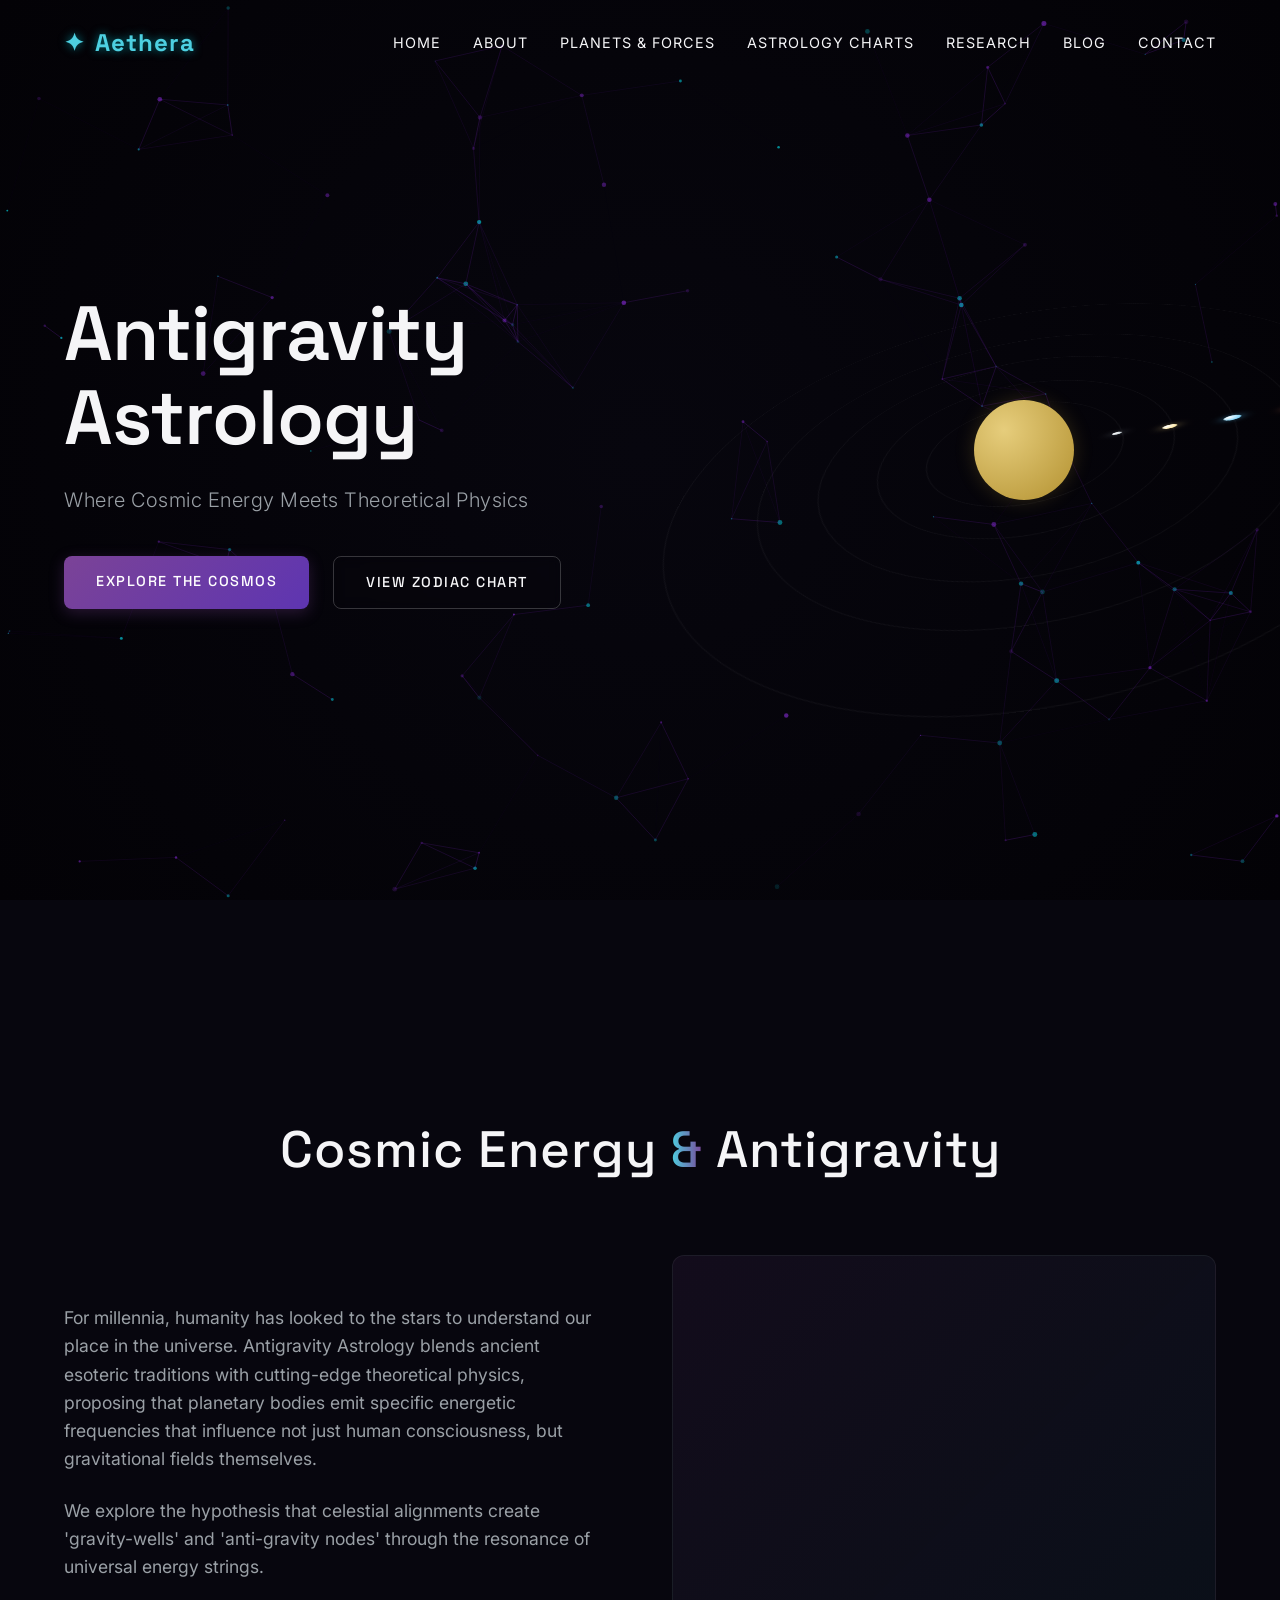
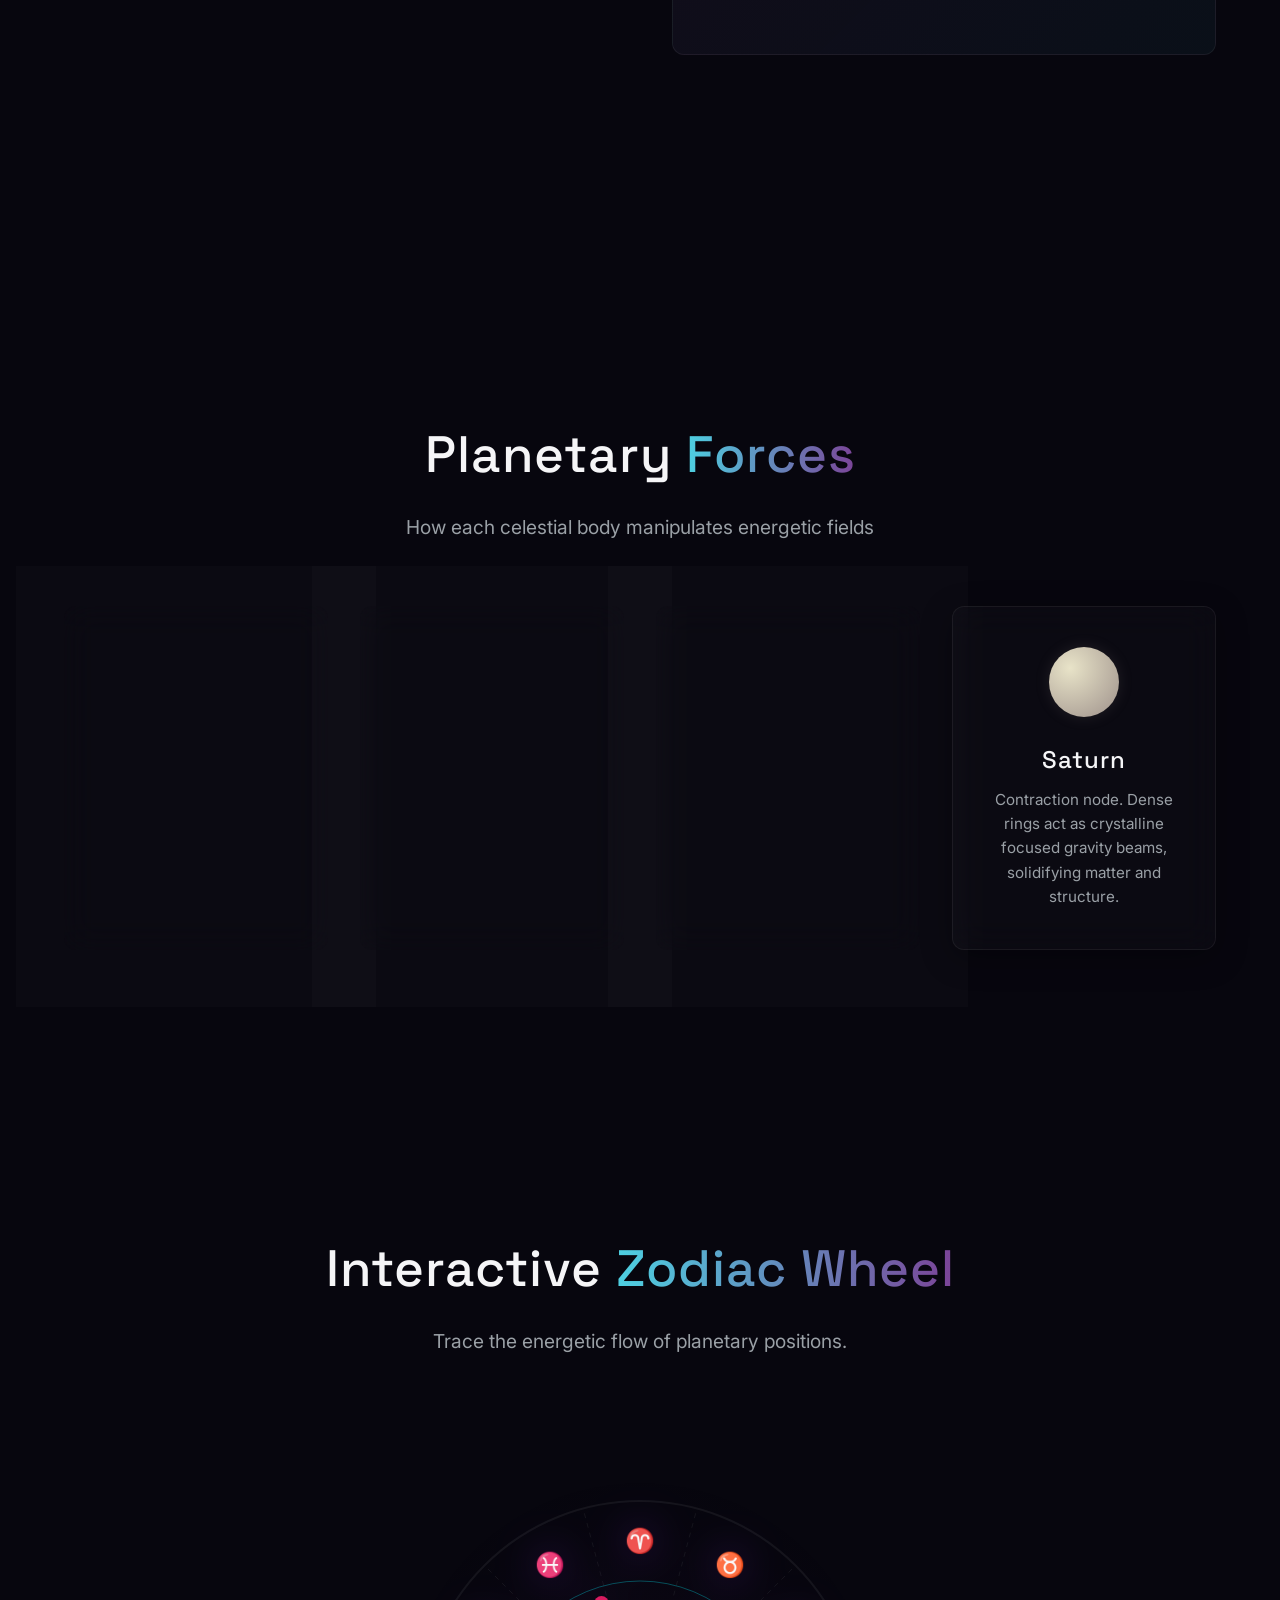
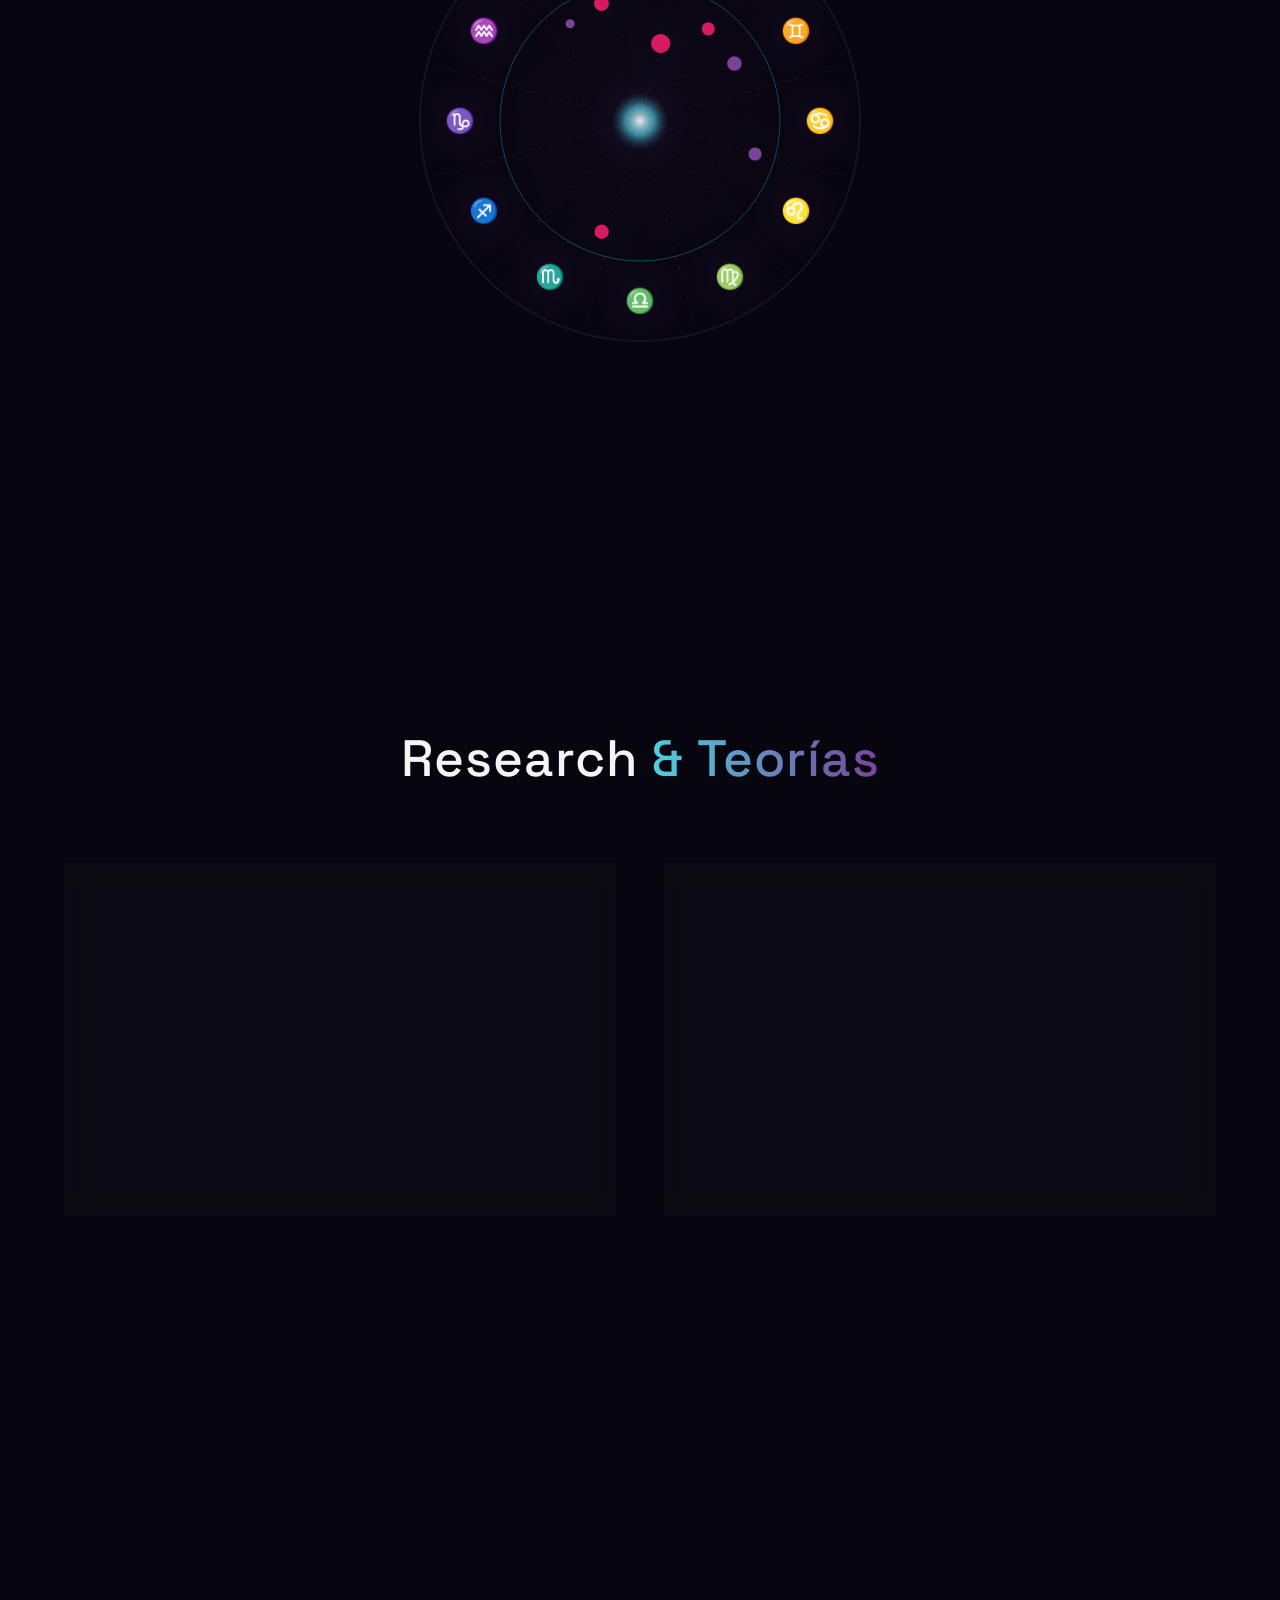
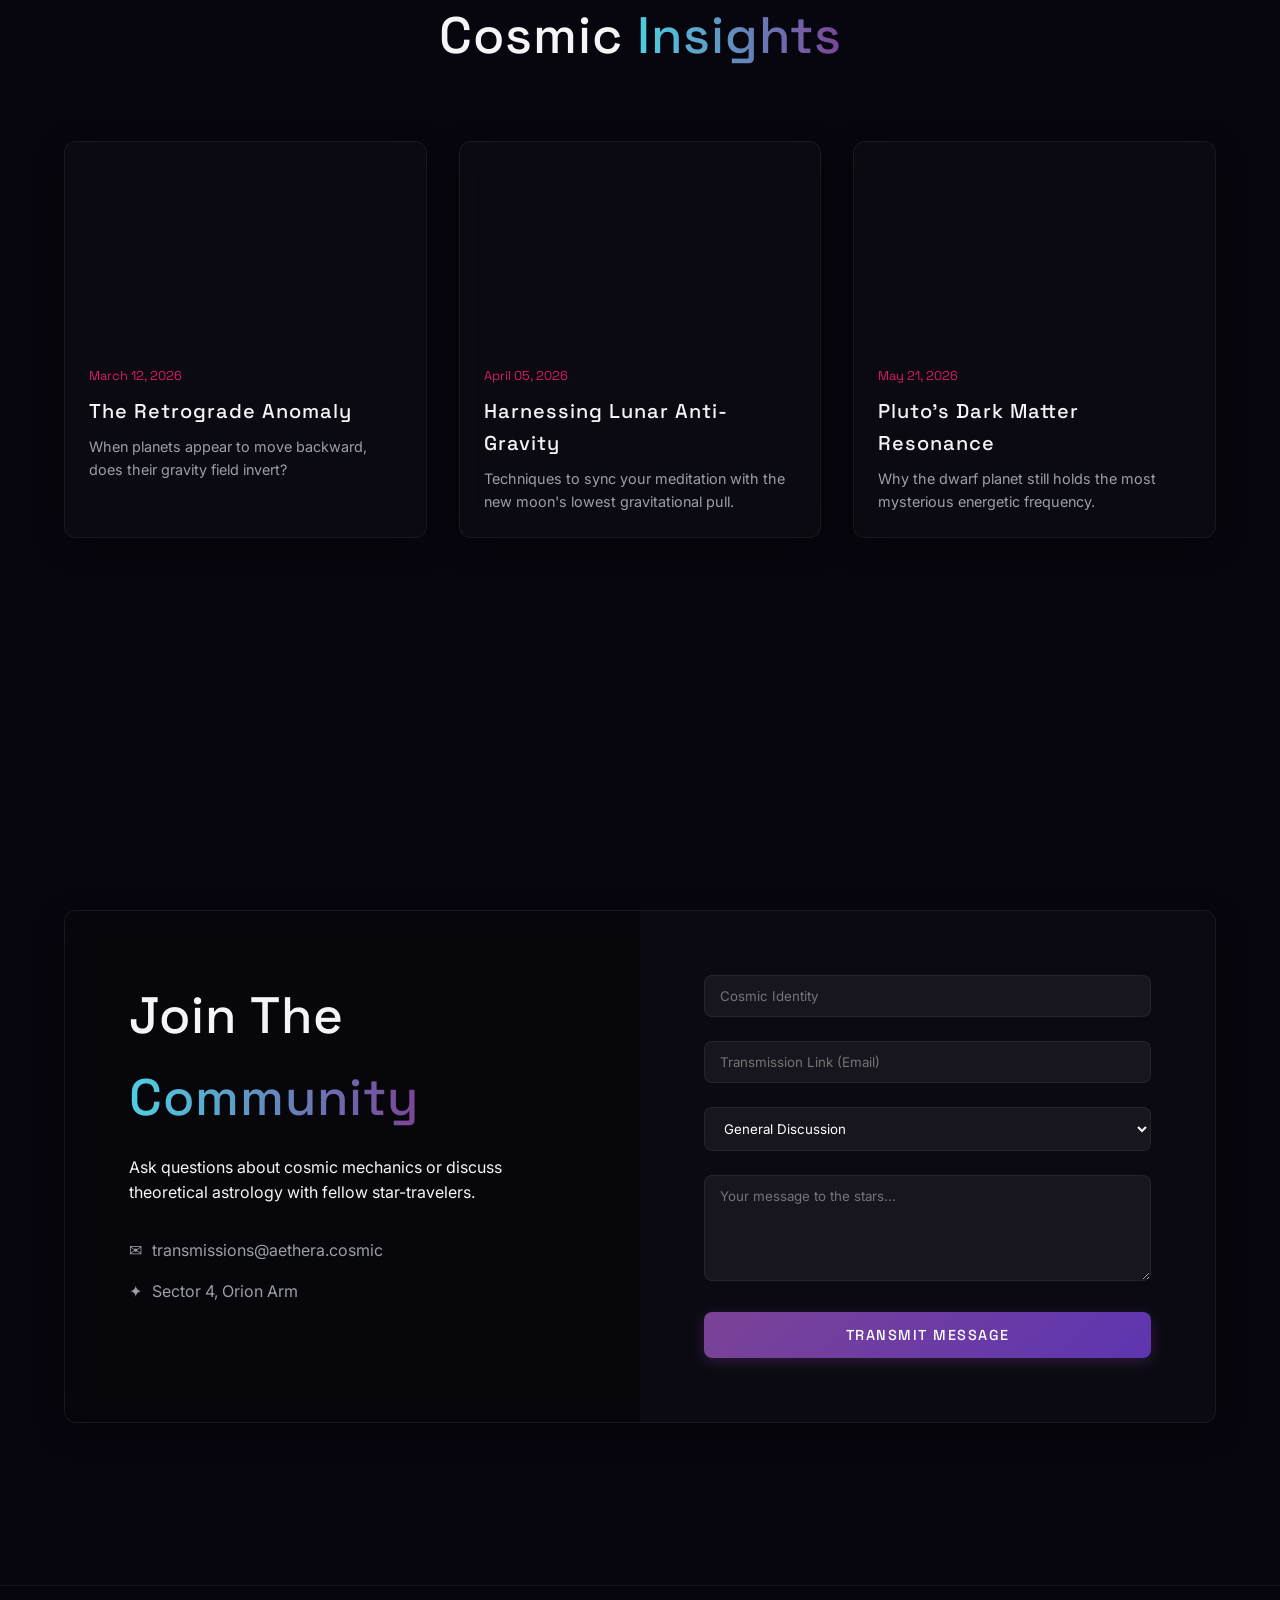
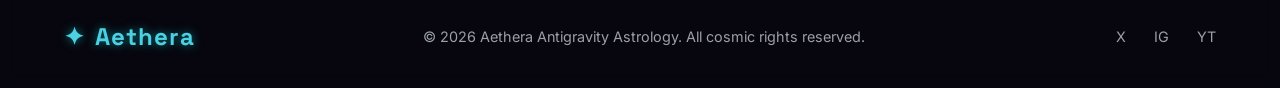
==== tamana/index.html @ 6c636e25 "Add files via upload" ====
<!DOCTYPE html>
<html lang="en">
<head>
    <meta charset="UTF-8">
    <meta name="viewport" content="width=device-width, initial-scale=1.0">
    <meta name="description" content="Explore Antigravity Astrology: The cosmic intersection of energy, planetary motion, and science.">
    <meta name="keywords" content="cosmic energy, astrology science, antigravity theory, astrology, astronomy, planetary forces">
    <title>Antigravity Astrology - The Cosmic Force</title>
    
    <!-- Google Fonts -->
    <link rel="preconnect" href="https://fonts.googleapis.com">
    <link rel="preconnect" href="https://fonts.gstatic.com" crossorigin>
    <link href="https://fonts.googleapis.com/css2?family=Inter:wght@300;400;500;600&family=Space+Grotesk:wght@300;400;500;600;700&display=swap" rel="stylesheet">    
    <!-- Stylesheets -->
    <link rel="stylesheet" href="css/style.css">
    <link rel="stylesheet" href="css/animations.css">
</head>
<body>
    <!-- Background Particles Canvas -->
    <canvas id="particle-canvas"></canvas>

    <!-- Navigation -->
    <header class="navbar">
        <div class="logo">
            <span class="logo-icon">&#10022;</span> Aethera
        </div>
        <nav>
            <ul class="nav-links">
                <li><a href="#home">Home</a></li>
                <li><a href="#about">About</a></li>
                <li><a href="#forces">Planets & Forces</a></li>
                <li><a href="#charts">Astrology Charts</a></li>
                <li><a href="#research">Research</a></li>
                <li><a href="#blog">Blog</a></li>
                <li><a href="#contact">Contact</a></li>
            </ul>
        </nav>
        <div class="hamburger">
            <span class="bar"></span>
            <span class="bar"></span>
            <span class="bar"></span>
        </div>
    </header>

    <!-- Main Content -->
    <main>
        <!-- Hero Section -->
        <section id="home" class="hero">
            <div class="hero-content">
                <h1 class="elegant-fade">Antigravity Astrology</h1>
                <p class="subtitle elegant-fade-delay">Where Cosmic Energy Meets Theoretical Physics</p>
                <div class="cta-group">
                    <a href="#about" class="btn primary-btn">Explore The Cosmos</a>
                    <a href="#charts" class="btn secondary-btn">View Zodiac Chart</a>
                </div>
            </div>
            <div class="hero-visual">
                <!-- Interactive Solar System visualization container -->
                <div id="solar-system-container"></div>
            </div>
        </section>

        <!-- About Section -->
        <section id="about" class="section reveal">
            <div class="section-container">
                <div class="section-header">
                    <h2>Cosmic Energy <span class="highlight">&</span> Antigravity</h2>
                </div>
                <div class="about-grid">
                    <div class="about-text">
                        <p>For millennia, humanity has looked to the stars to understand our place in the universe. Antigravity Astrology blends ancient esoteric traditions with cutting-edge theoretical physics, proposing that planetary bodies emit specific energetic frequencies that influence not just human consciousness, but gravitational fields themselves.</p>
                        <p>We explore the hypothesis that celestial alignments create 'gravity-wells' and 'anti-gravity nodes' through the resonance of universal energy strings.</p>
                    </div>
                    <div class="about-visual glow-box">
                        <div class="nebula-placeholder"></div>
                    </div>
                </div>
            </div>
        </section>

        <!-- Planets & Forces Section -->
        <section id="forces" class="section reveal dark-section">
            <div class="section-container">
                <div class="section-header">
                    <h2>Planetary <span class="highlight">Forces</span></h2>
                    <p>How each celestial body manipulates energetic fields</p>
                </div>
                <div class="cards-grid">
                    <!-- Cards will be populated dynamically or static -->
                    <div class="force-card glassmorphism">
                        <div class="planet-icon sun"></div>
                        <h3>The Sun</h3>
                        <p>Core gravity anchor. Emits pure life-force radiation that stabilizes the planetary resonance network.</p>
                    </div>
                    <div class="force-card glassmorphism">
                        <div class="planet-icon moon"></div>
                        <h3>The Moon</h3>
                        <p>Tidal manipulator. Controls the ebb and flow of emotional and localized gravitational micro-fluctuations.</p>
                    </div>
                    <div class="force-card glassmorphism">
                        <div class="planet-icon jupiter"></div>
                        <h3>Jupiter</h3>
                        <p>Expansion field generator. Radiates broad-spectrum anti-gravity waves that push boundaries of consciousness.</p>
                    </div>
                    <div class="force-card glassmorphism">
                        <div class="planet-icon saturn"></div>
                        <h3>Saturn</h3>
                        <p>Contraction node. Dense rings act as crystalline focused gravity beams, solidifying matter and structure.</p>
                    </div>
                </div>
            </div>
        </section>

        <!-- Astrology Charts Section -->
        <section id="charts" class="section reveal">
            <div class="section-container">
                <div class="section-header">
                    <h2>Interactive <span class="highlight">Zodiac Wheel</span></h2>
                    <p>Trace the energetic flow of planetary positions.</p>
                </div>
                <div class="chart-container">
                    <div id="zodiac-wheel-app"></div>
                </div>
            </div>
        </section>

        <!-- Research & Theories Section -->
        <section id="research" class="section reveal alt-bg">
            <div class="section-container">
                <div class="section-header">
                    <h2>Research <span class="highlight">& Teorías</span></h2>
                </div>
                <div class="split-layout">
                    <div class="theory-item glass-panel">
                        <span class="tag">Physics</span>
                        <h3>Quantum Entanglement & Zodiac Signs</h3>
                        <p>Examining how quantum pairs mapped along the ecliptic plane may explain immediate astrological personality traits regardless of light-speed delays.</p>
                        <a href="#" class="read-more">Read Paper</a>
                    </div>
                    <div class="theory-item glass-panel">
                        <span class="tag">Metaphysics</span>
                        <h3>The Anti-Gravity Nodes of the 12 Houses</h3>
                        <p>A theoretical framework on calculating points of zero-gravity potential within a natal chart based on planetary mass alignments.</p>
                        <a href="#" class="read-more">Read Paper</a>
                    </div>
                </div>
            </div>
        </section>

        <!-- Blog Section -->
        <section id="blog" class="section reveal">
            <div class="section-container">
                <div class="section-header">
                    <h2>Cosmic <span class="highlight">Insights</span></h2>
                </div>
                <div class="blog-grid mt-4">
                    <article class="blog-post glassmorphism">
                        <div class="post-img bg-nebula-1"></div>
                        <div class="post-content">
                            <span class="date">March 12, 2026</span>
                            <h3>The Retrograde Anomaly</h3>
                            <p>When planets appear to move backward, does their gravity field invert?</p>
                        </div>
                    </article>
                    <article class="blog-post glassmorphism">
                        <div class="post-img bg-nebula-2"></div>
                        <div class="post-content">
                            <span class="date">April 05, 2026</span>
                            <h3>Harnessing Lunar Anti-Gravity</h3>
                            <p>Techniques to sync your meditation with the new moon's lowest gravitational pull.</p>
                        </div>
                    </article>
                    <article class="blog-post glassmorphism">
                        <div class="post-img bg-nebula-3"></div>
                        <div class="post-content">
                            <span class="date">May 21, 2026</span>
                            <h3>Pluto's Dark Matter Resonance</h3>
                            <p>Why the dwarf planet still holds the most mysterious energetic frequency.</p>
                        </div>
                    </article>
                </div>
            </div>
        </section>

        <!-- Contact Section -->
        <section id="contact" class="section reveal dark-section">
            <div class="section-container">
                <div class="contact-box glassmorphism">
                    <div class="contact-info">
                        <h2>Join The <span class="highlight">Community</span></h2>
                        <p>Ask questions about cosmic mechanics or discuss theoretical astrology with fellow star-travelers.</p>
                        <ul class="contact-details">
                            <li><span class="icon">&#9993;</span> transmissions@aethera.cosmic</li>
                            <li><span class="icon">&#10022;</span> Sector 4, Orion Arm</li>
                        </ul>
                    </div>
                    <div class="contact-form">
                        <form id="communityForm">
                            <div class="input-group">
                                <input type="text" id="name" required placeholder="Cosmic Identity">
                            </div>
                            <div class="input-group">
                                <input type="email" id="email" required placeholder="Transmission Link (Email)">
                            </div>
                            <div class="input-group">
                                <select id="topic">
                                    <option value="general">General Discussion</option>
                                    <option value="research">Research Inquiry</option>
                                    <option value="chart">Chart Calculation Help</option>
                                </select>
                            </div>
                            <div class="input-group">
                                <textarea id="message" rows="5" required placeholder="Your message to the stars..."></textarea>
                            </div>
                            <button type="submit" class="btn primary-btn submit-btn">Transmit Message</button>
                        </form>
                    </div>
                </div>
            </div>
        </section>
    </main>

    <footer class="glass-footer">
        <div class="footer-content">
            <div class="logo"><span class="logo-icon">&#10022;</span> Aethera</div>
            <p>&copy; 2026 Aethera Antigravity Astrology. All cosmic rights reserved.</p>
            <div class="social-links">
                <a href="#">X</a>
                <a href="#">IG</a>
                <a href="#">YT</a>
            </div>
        </div>
    </footer>

    <!-- Scripts -->
    <script src="js/particles.js"></script>
    <script src="js/solar-system.js"></script>
    <script src="js/zodiac.js"></script>
    <script src="js/main.js"></script>
</body>
</html>
---- tamana/css/style.css ----
/* style.css - Main styles for Antigravity Astrology */
:root {
    /* Color Palette - Dark Luxury Cosmic */
    --bg-deep-space: #07060e; /* Softer, richer dark navy/black */
    --bg-void: #030206;
    --primary-glow: #7b4397; /* Elegant muted purple */
    --secondary-glow: #5e35b1;
    --accent-teal: #4dd0e1; /* Softer cyan/teal */
    --accent-pink: #d81b60; /* Ruby/Rose tone instead of neon pink */
    --gold-highlight: #d4af37; /* Premium gold touch */
    --text-primary: #f5f5f7;
    --text-muted: #9aa0a6;
    --glass-bg: rgba(255, 255, 255, 0.02);
    --glass-border: rgba(255, 255, 255, 0.06);
    
    /* Typography */
    --font-heading: 'Space Grotesk', sans-serif;
    --font-body: 'Inter', sans-serif;
}

* {
    margin: 0;
    padding: 0;
    box-sizing: border-box;
}

html {
    scroll-behavior: smooth;
    overflow-x: hidden;
}

body {
    background-color: var(--bg-deep-space);
    color: var(--text-primary);
    font-family: var(--font-body);
    line-height: 1.6;
    overflow-x: hidden;
}

/* Background Canvas */
#particle-canvas {
    position: fixed;
    top: 0;
    left: 0;
    width: 100vw;
    height: 100vh;
    z-index: -1;
    background: radial-gradient(circle at center, var(--bg-deep-space) 0%, var(--bg-void) 100%);
}

/* Typography & General */
h1, h2, h3, h4, .logo {
    font-family: var(--font-heading);
    letter-spacing: 1px;
    font-weight: 500;
}

h1 { font-size: clamp(2.5rem, 5vw, 5rem); }
h2 { font-size: clamp(2rem, 4vw, 3.5rem); margin-bottom: 1rem; }
h3 { font-size: 1.5rem; margin-bottom: 0.5rem; }

a { text-decoration: none; color: inherit; }
.highlight { 
    color: transparent;
    background-clip: text;
    -webkit-background-clip: text;
    background-image: linear-gradient(90deg, var(--accent-teal), var(--primary-glow));
}

/* Glassmorphism utility */
.glassmorphism {
    background: var(--glass-bg);
    backdrop-filter: blur(16px);
    -webkit-backdrop-filter: blur(16px);
    border: 1px solid var(--glass-border);
    border-radius: 12px;
    box-shadow: 0 8px 32px 0 rgba(0, 0, 0, 0.3);
}

/* Navigation */
.navbar {
    position: fixed;
    top: 0;
    width: 100%;
    padding: 1.5rem 5%;
    display: flex;
    justify-content: space-between;
    align-items: center;
    z-index: 100;
    transition: all 0.3s ease;
}
.navbar.scrolled {
    background: rgba(5, 5, 8, 0.85);
    backdrop-filter: blur(10px);
    padding: 1rem 5%;
    border-bottom: 1px solid var(--glass-border);
}

.logo {
    font-size: 1.5rem;
    font-weight: 700;
    display: flex;
    align-items: center;
    gap: 10px;
    color: var(--accent-teal);
    text-shadow: 0 0 10px rgba(0, 242, 254, 0.5);
}

.nav-links {
    display: flex;
    list-style: none;
    gap: 2rem;
}
.nav-links li a {
    font-size: 0.9rem;
    text-transform: uppercase;
    letter-spacing: 1px;
    position: relative;
    padding: 5px 0;
    transition: color 0.3s;
}
.nav-links li a:hover {
    color: var(--accent-teal);
}
.nav-links li a::after {
    content: '';
    position: absolute;
    width: 0;
    height: 2px;
    bottom: 0;
    left: 0;
    background: linear-gradient(90deg, var(--accent-teal), var(--primary-glow));
    transition: width 0.3s;
}
.nav-links li a:hover::after {
    width: 100%;
}

.hamburger { display: none; cursor: pointer; }
.bar { display: block; width: 25px; height: 3px; margin: 5px auto; background-color: var(--text-primary); transition: all 0.3s; }

/* Buttons */
.btn {
    display: inline-block;
    padding: 14px 32px;
    border-radius: 8px; /* More professional than full pill */
    font-family: var(--font-heading);
    font-weight: 500;
    text-transform: uppercase;
    letter-spacing: 1.5px;
    font-size: 0.9rem;
    transition: all 0.4s cubic-bezier(0.25, 0.8, 0.25, 1);
    cursor: pointer;
    border: none;
    position: relative;
    overflow: hidden;
}

.primary-btn {
    background: linear-gradient(135deg, var(--primary-glow), var(--secondary-glow));
    color: white;
    box-shadow: 0 4px 15px rgba(123, 67, 151, 0.3);
}
.primary-btn:hover {
    box-shadow: 0 6px 20px rgba(123, 67, 151, 0.5);
    transform: translateY(-2px);
}

.secondary-btn {
    background: transparent;
    color: var(--text-primary);
    border: 1px solid rgba(255,255,255,0.2);
    backdrop-filter: blur(5px);
}
.secondary-btn:hover {
    background: rgba(255,255,255,0.05);
    border-color: var(--text-primary);
}

/* Sections */
.section {
    padding: 8rem 5% 4rem;
    min-height: 100vh;
    display: flex;
    align-items: center;
    position: relative;
    z-index: 10;
}
.section-container {
    max-width: 1200px;
    width: 100%;
    margin: 0 auto;
}
.section-header {
    text-align: center;
    margin-bottom: 4rem;
}
.section-header p {
    color: var(--text-muted);
    font-size: 1.2rem;
    max-width: 600px;
    margin: 1rem auto 0;
}

/* Hero Section */
.hero {
    min-height: 100vh;
    display: flex;
    align-items: center;
    padding: 0 5%;
    position: relative;
    overflow: hidden;
}
.hero-content {
    flex: 1;
    z-index: 10;
    max-width: 600px;
}
.hero-content h1 {
    font-size: clamp(3rem, 6vw, 6rem);
    line-height: 1.1;
    margin-bottom: 1.5rem;
    font-weight: 600;
    letter-spacing: -1px;
    color: var(--text-primary);
}
.hero-content .subtitle {
    font-size: 1.25rem;
    color: var(--text-muted);
    font-weight: 300;
    margin-bottom: 2.5rem;
    letter-spacing: 0.5px;
}
.cta-group {
    display: flex;
    gap: 1.5rem;
}
.hero-visual {
    flex: 1;
    position: absolute;
    right: -10%;
    top: 50%;
    transform: translateY(-50%);
    width: 60vw;
    height: 100vh;
    z-index: 1;
    pointer-events: none;
}
#solar-system-container {
    width: 100%;
    height: 100%;
    position: relative;
}

/* About Grid */
.about-grid {
    display: grid;
    grid-template-columns: 1fr 1fr;
    gap: 4rem;
    align-items: center;
}
.about-text p {
    margin-bottom: 1.5rem;
    font-size: 1.1rem;
    color: var(--text-muted);
}
.about-visual {
    height: 400px;
    border-radius: 12px;
    background: linear-gradient(135deg, rgba(123, 67, 151, 0.1), rgba(77, 208, 225, 0.05));
    position: relative;
    overflow: hidden;
    border: 1px solid var(--glass-border);
}
.nebula-placeholder {
    width: 100%;
    height: 100%;
    background-image: url('https://images.unsplash.com/photo-1543722530-d2c3201371e7?w=800&q=80');
    background-size: cover;
    background-position: center;
    opacity: 0.6;
    mix-blend-mode: screen;
}

/* Cards Grid */
.cards-grid {
    display: grid;
    grid-template-columns: repeat(auto-fit, minmax(250px, 1fr));
    gap: 2rem;
}
.force-card {
    padding: 2.5rem 2rem;
    text-align: center;
    transition: transform 0.4s ease, border-color 0.4s ease;
}
.force-card:hover {
    transform: translateY(-8px);
    border-color: rgba(255, 255, 255, 0.15);
}
.planet-icon {
    width: 70px;
    height: 70px;
    margin: 0 auto 1.5rem;
    border-radius: 50%;
    position: relative;
}
.planet-icon.sun { background: radial-gradient(circle at 30% 30%, #e6cd7c, #b39130); box-shadow: 0 0 20px rgba(212, 175, 55, 0.2); }
.planet-icon.moon { background: radial-gradient(circle at 30% 30%, #d4d4dc, #8a8a92); box-shadow: 0 0 15px rgba(255, 255, 255, 0.1); }
.planet-icon.jupiter { background: radial-gradient(circle at 30% 30%, #c4a484, #795548); box-shadow: 0 0 15px rgba(121, 85, 72, 0.15); }
.planet-icon.saturn { background: radial-gradient(circle at 30% 30%, #e8e3c8, #9e918b); box-shadow: 0 0 15px rgba(158, 145, 139, 0.15); }
.force-card p {
    color: var(--text-muted);
    font-size: 0.95rem;
}

/* Astrology Charts area */
.chart-container {
    width: 100%;
    height: 600px;
    position: relative;
    display: flex;
    justify-content: center;
    align-items: center;
}
#zodiac-wheel-app {
    width: 500px;
    height: 500px;
    border-radius: 50%;
    position: relative;
    background: radial-gradient(circle, rgba(123,67,151,0.05) 0%, rgba(0,0,0,0) 70%);
}

/* Research Split */
.split-layout {
    display: grid;
    grid-template-columns: 1fr 1fr;
    gap: 3rem;
}
.glass-panel {
    background: var(--glass-bg);
    border: 1px solid var(--glass-border);
    padding: 3rem;
    border-radius: 12px;
    backdrop-filter: blur(12px);
    transition: all 0.4s;
}
.glass-panel:hover {
    border-color: rgba(255, 255, 255, 0.15);
    transform: translateY(-5px);
}
.tag {
    display: inline-block;
    padding: 4px 12px;
    font-size: 0.8rem;
    font-weight: 600;
    text-transform: uppercase;
    border-radius: 4px;
    background: rgba(123, 67, 151, 0.1);
    color: var(--gold-highlight);
    margin-bottom: 1rem;
}
.read-more {
    color: var(--accent-teal);
    font-family: var(--font-heading);
    font-size: 0.9rem;
    margin-top: 1.5rem;
    display: inline-block;
    border-bottom: 1px solid transparent;
    transition: border-color 0.3s;
}
.read-more:hover {
    border-color: var(--accent-teal);
}

/* Blog Grid */
.blog-grid {
    display: grid;
    grid-template-columns: repeat(auto-fit, minmax(300px, 1fr));
    gap: 2rem;
}
.blog-post {
    overflow: hidden;
    transition: transform 0.3s;
    display: flex;
    flex-direction: column;
}
.blog-post:hover {
    transform: translateY(-5px);
}
.post-img {
    height: 200px;
    background-size: cover;
    background-position: center;
}
.bg-nebula-1 { background-image: url('https://images.unsplash.com/photo-1462331940025-496dfbfc7564?w=600&q=80'); }
.bg-nebula-2 { background-image: url('https://images.unsplash.com/photo-1451187580459-43490279c0fa?w=600&q=80'); }
.bg-nebula-3 { background-image: url('https://images.unsplash.com/photo-1534447677768-be436bb09401?w=600&q=80'); }

.post-content {
    padding: 1.5rem;
}
.date {
    font-size: 0.8rem;
    color: var(--accent-pink);
    font-family: var(--font-heading);
    display: block;
    margin-bottom: 0.5rem;
}
.post-content h3 { font-size: 1.25rem; }
.post-content p { color: var(--text-muted); font-size: 0.9rem; }

/* Contact Section */
.contact-box {
    display: grid;
    grid-template-columns: 1fr 1fr;
    border-radius: 12px;
    overflow: hidden;
    border: 1px solid var(--glass-border);
}
.contact-info {
    padding: 4rem;
    background: rgba(0, 0, 0, 0.4);
}
.contact-form {
    padding: 4rem;
}
.contact-details {
    list-style: none;
    margin-top: 2rem;
}
.contact-details li {
    margin-bottom: 1rem;
    display: flex;
    align-items: center;
    gap: 10px;
    color: var(--text-muted);
}
.input-group { margin-bottom: 1.5rem; }
.input-group input, .input-group select, .input-group textarea {
    width: 100%;
    padding: 12px 15px;
    background: rgba(255,255,255,0.05);
    border: 1px solid var(--glass-border);
    border-radius: 8px;
    color: #fff;
    font-family: var(--font-body);
    transition: border-color 0.3s, background 0.3s;
}
.input-group input:focus, .input-group select:focus, .input-group textarea:focus {
    outline: none;
    border-color: var(--accent-teal);
    background: rgba(255,255,255,0.1);
}
.submit-btn {
    width: 100%;
}

/* Footer */
.glass-footer {
    padding: 2rem 5%;
    border-top: 1px solid var(--glass-border);
    backdrop-filter: blur(10px);
}
.footer-content {
    max-width: 1200px;
    margin: 0 auto;
    display: flex;
    justify-content: space-between;
    align-items: center;
    color: var(--text-muted);
    font-size: 0.9rem;
}
.social-links a {
    margin-left: 1.5rem;
    transition: color 0.3s;
}
.social-links a:hover {
    color: var(--accent-teal);
}

/* Scroll Reveals */
.reveal {
    opacity: 0;
    transform: translateY(50px);
    transition: all 0.8s ease-out;
}
.reveal.active {
    opacity: 1;
    transform: translateY(0);
}

/* Mobile Responsiveness */
@media (max-width: 992px) {
    .about-grid, .split-layout, .contact-box {
        grid-template-columns: 1fr;
    }
    .hero-visual { right: -30%; opacity: 0.5; pointer-events: none; }
    .hero-content { background: rgba(0,0,0,0.4); padding: 2rem; border-radius: 16px; backdrop-filter: blur(5px); }
}

@media (max-width: 768px) {
    .hamburger { display: block; }
    .nav-links {
        position: fixed;
        left: -100%;
        top: 70px;
        flex-direction: column;
        background: rgba(5, 5, 8, 0.95);
        width: 100%;
        height: calc(100vh - 70px);
        text-align: center;
        transition: 0.3s;
        padding-top: 2rem;
        backdrop-filter: blur(10px);
    }
    .nav-links.active { left: 0; }
    .nav-links li { margin: 1.5rem 0; }
    .cta-group { flex-direction: column; }
    .contact-info, .contact-form { padding: 2rem; }
    .footer-content { flex-direction: column; gap: 1rem; text-align: center; }
}
---- tamana/css/animations.css ----
/* animations.css - Specifically for floating, glowing and particle animations */

/* Elegant Title Reveal */
.elegant-fade {
    opacity: 0;
    transform: translateY(20px);
    animation: fade-up 1.2s cubic-bezier(0.2, 0.8, 0.2, 1) forwards;
}

.elegant-fade-delay {
    opacity: 0;
    transform: translateY(20px);
    animation: fade-up 1.2s cubic-bezier(0.2, 0.8, 0.2, 1) forwards;
    animation-delay: 0.3s;
}

@keyframes fade-up {
    to {
        opacity: 1;
        transform: translateY(0);
    }
}

/* Floating Elements (Zero Gravity Effect) */
@keyframes float {
    0% {
        transform: translateY(0px) rotate(0deg);
    }

    33% {
        transform: translateY(-10px) rotate(2deg);
    }

    66% {
        transform: translateY(5px) rotate(-1deg);
    }

    100% {
        transform: translateY(0px) rotate(0deg);
    }
}

.float-anim {
    animation: float 8s ease-in-out infinite;
}

.float-anim-alt {
    animation: float 10s ease-in-out infinite reverse;
}

/* Glowing Pulsate Effect (Softened) */
@keyframes pulsate-glow {
    0% {
        box-shadow: 0 0 5px var(--primary-glow), inset 0 0 5px var(--primary-glow);
    }

    50% {
        box-shadow: 0 0 15px rgba(123, 67, 151, 0.4), inset 0 0 10px rgba(123, 67, 151, 0.2);
    }

    100% {
        box-shadow: 0 0 5px var(--primary-glow), inset 0 0 5px var(--primary-glow);
    }
}

.glow-box {
    animation: pulsate-glow 4s infinite alternate;
}

/* Zodiac Wheel Rotation */
@keyframes rotate-slow {
    from {
        transform: rotate(0deg);
    }

    to {
        transform: rotate(360deg);
    }
}

@keyframes rotate-slow-reverse {
    from {
        transform: rotate(360deg);
    }

    to {
        transform: rotate(0deg);
    }
}

.spin-slow {
    animation: rotate-slow 60s linear infinite;
}

.spin-slow-reverse {
    animation: rotate-slow-reverse 45s linear infinite;
}

/* Solar System Planets Orbit Classes */
.orbit-ring {
    position: absolute;
    top: 50%;
    left: 50%;
    border-radius: 50%;
    border: 1px solid rgba(255, 255, 255, 0.05);
    transform: translate(-50%, -50%);
}

.planet-orbiter {
    position: absolute;
    top: 50%;
    left: 50%;
    width: 100%;
    height: 100%;
    animation: rotate-slow linear infinite;
}

.planet-sphere {
    position: absolute;
    top: -10px;
    /* Half of height to center on ring */
    left: calc(50% - 10px);
    /* Center on top of ring */
    width: 20px;
    height: 20px;
    border-radius: 50%;
    box-shadow: inset -5px -5px 10px rgba(0, 0, 0, 0.5), 0 0 10px rgba(255, 255, 255, 0.2);
}

/* Hover effect on cards */
.force-card .planet-icon {
    transition: transform 0.5s cubic-bezier(0.175, 0.885, 0.32, 1.275);
}

.force-card:hover .planet-icon {
    transform: scale(1.05) translateY(-5px);
    animation: pulsate-glow 3s infinite alternate;
}
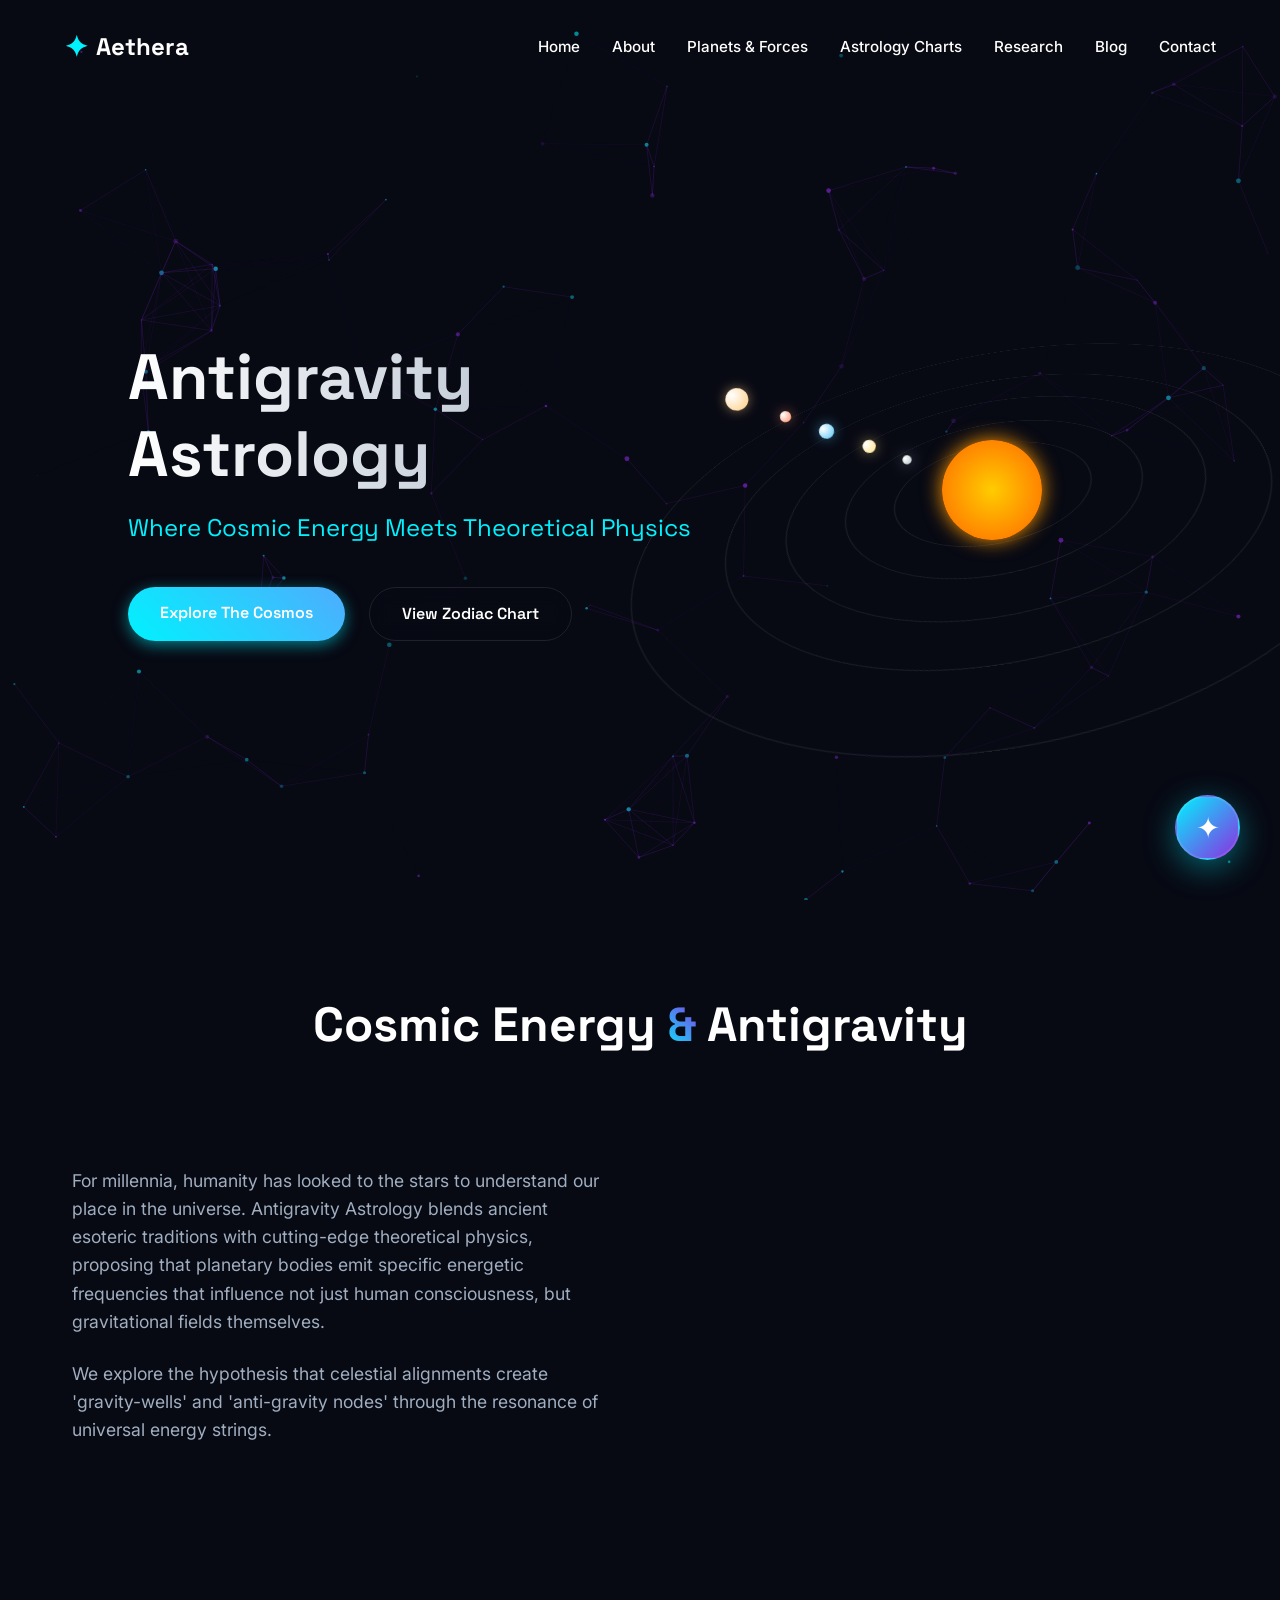
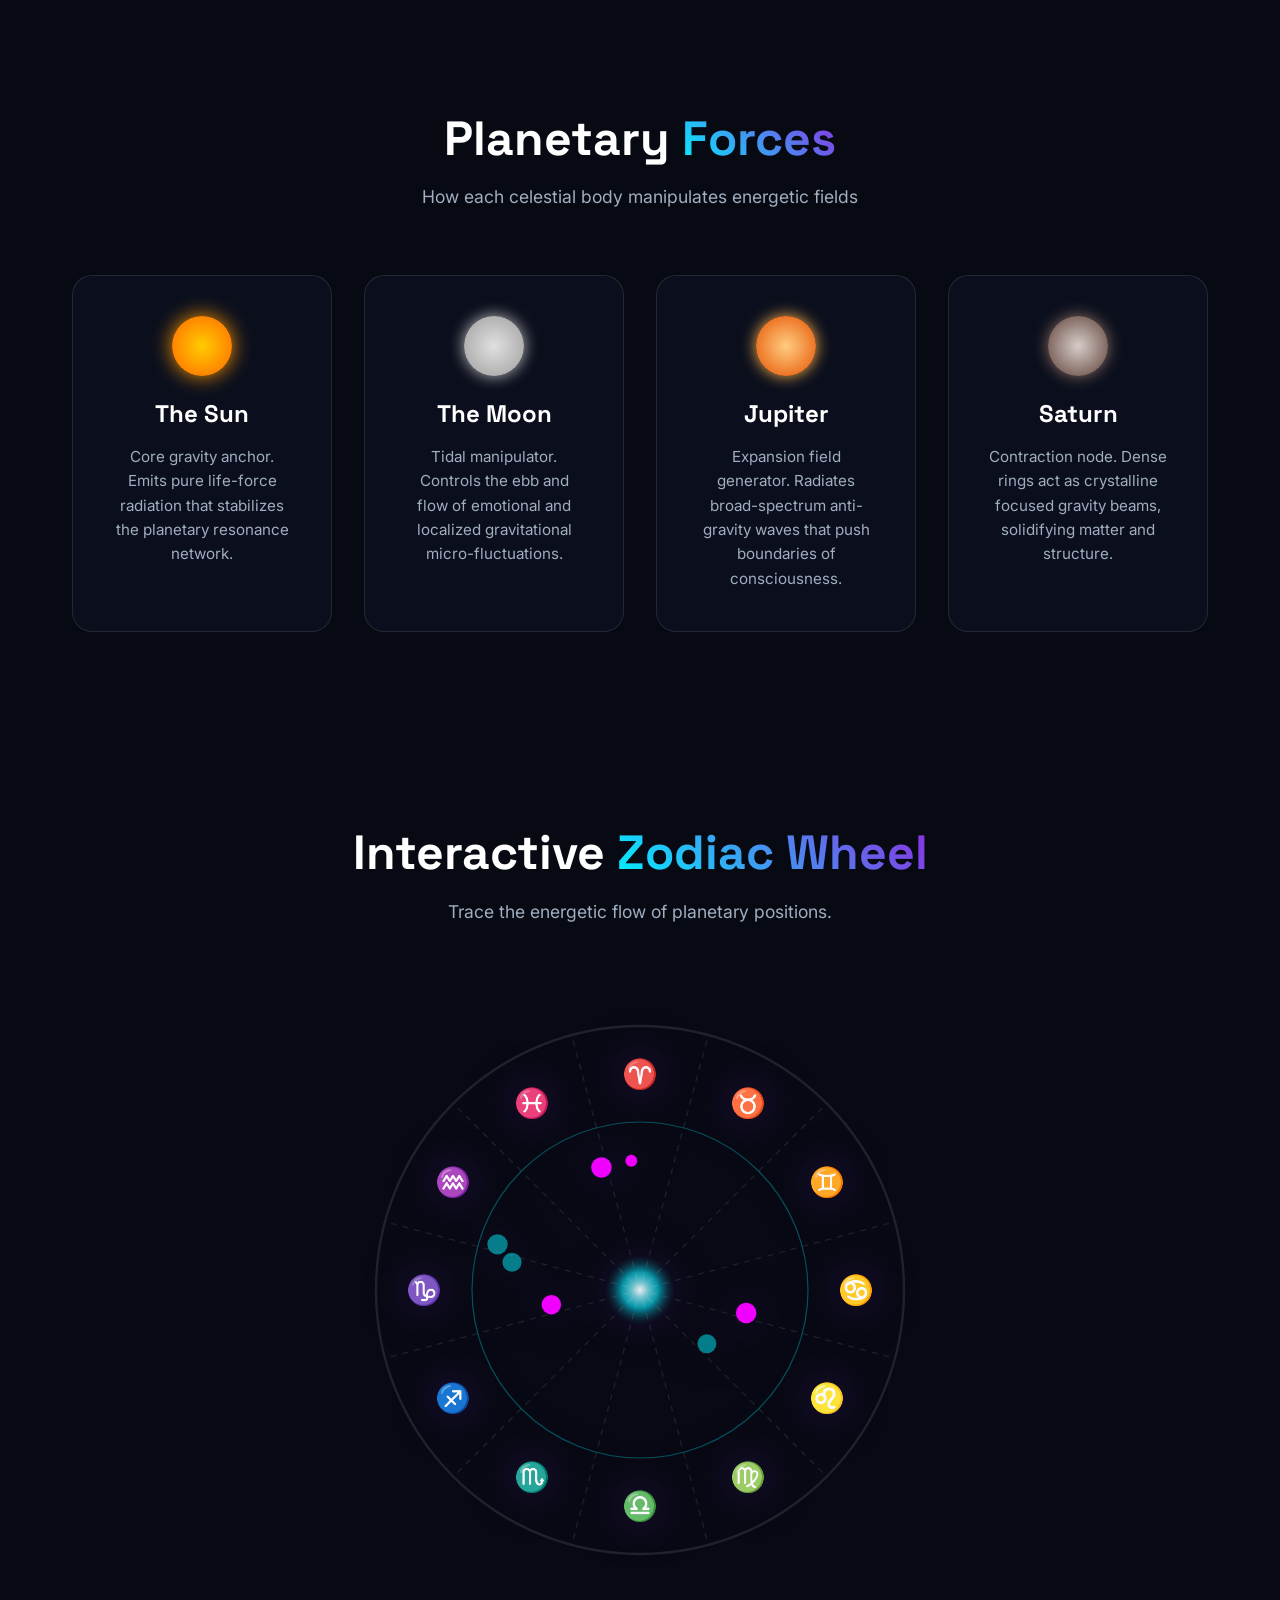
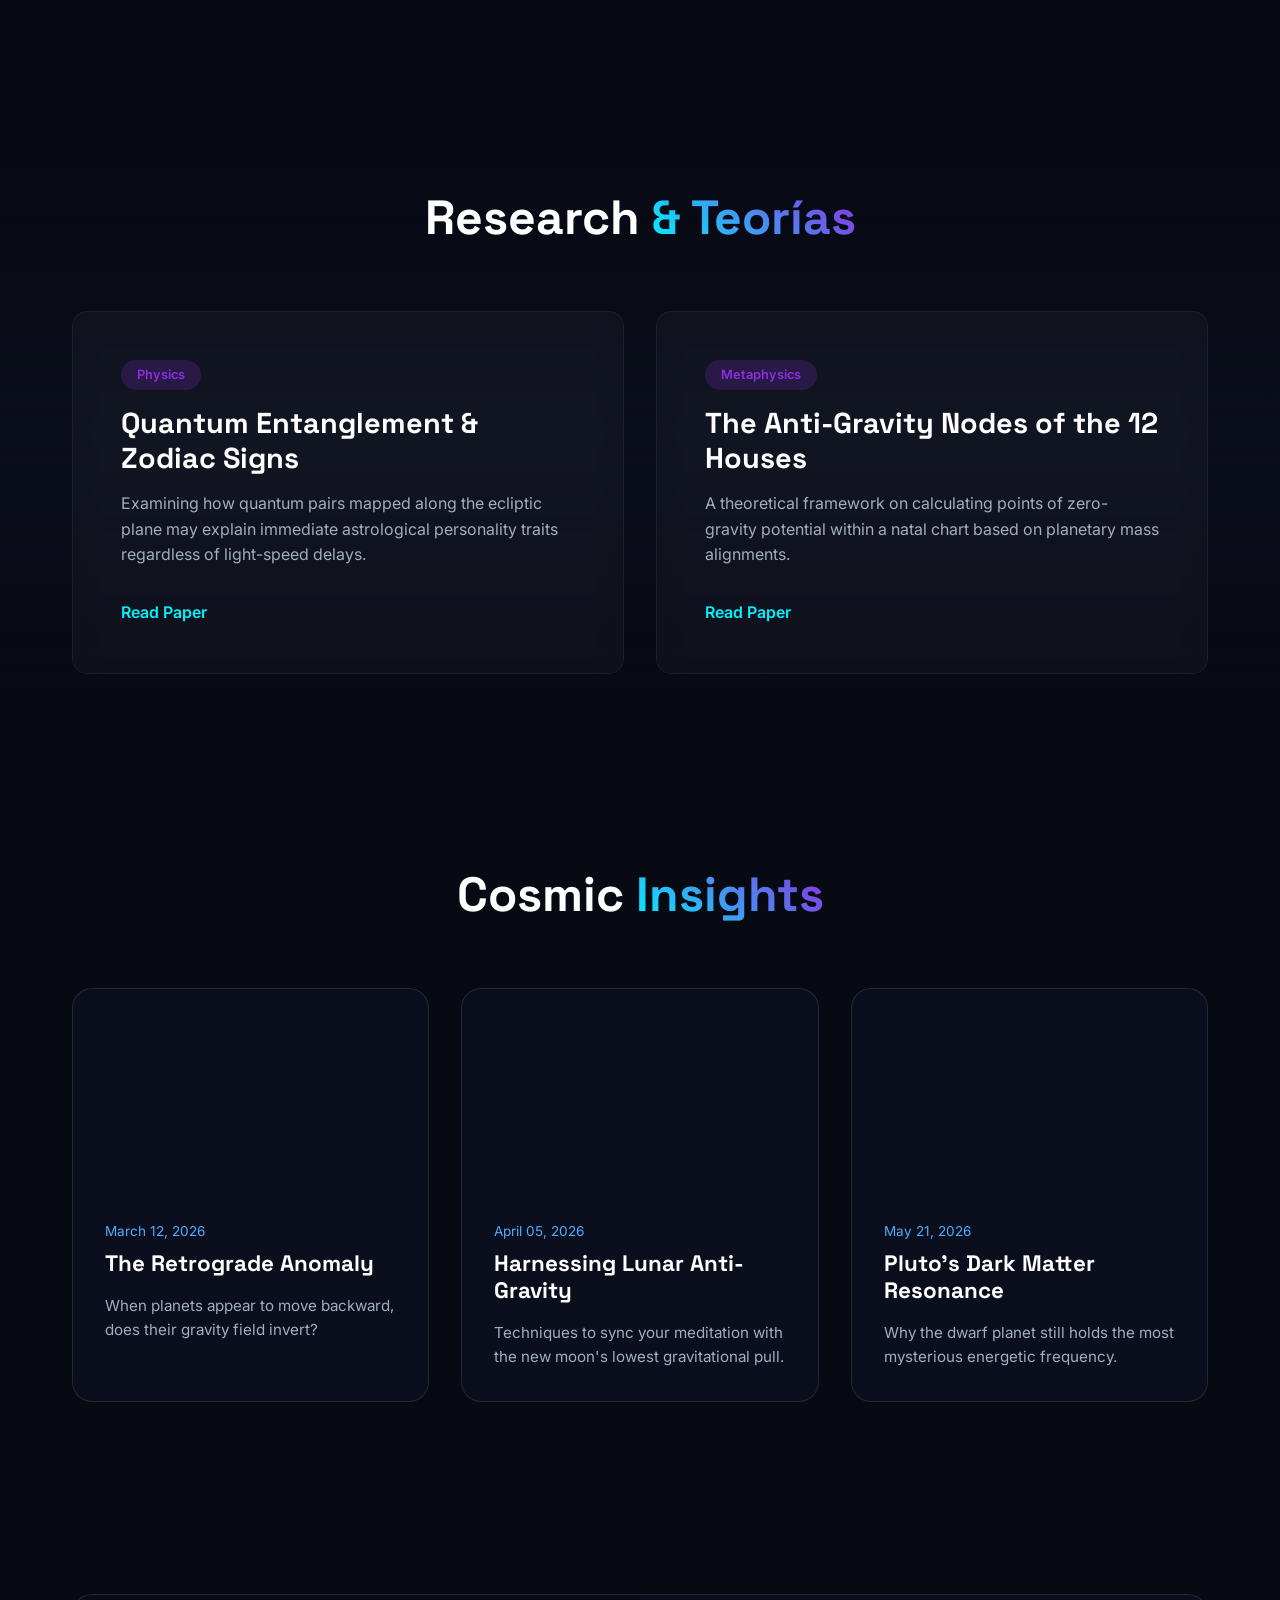
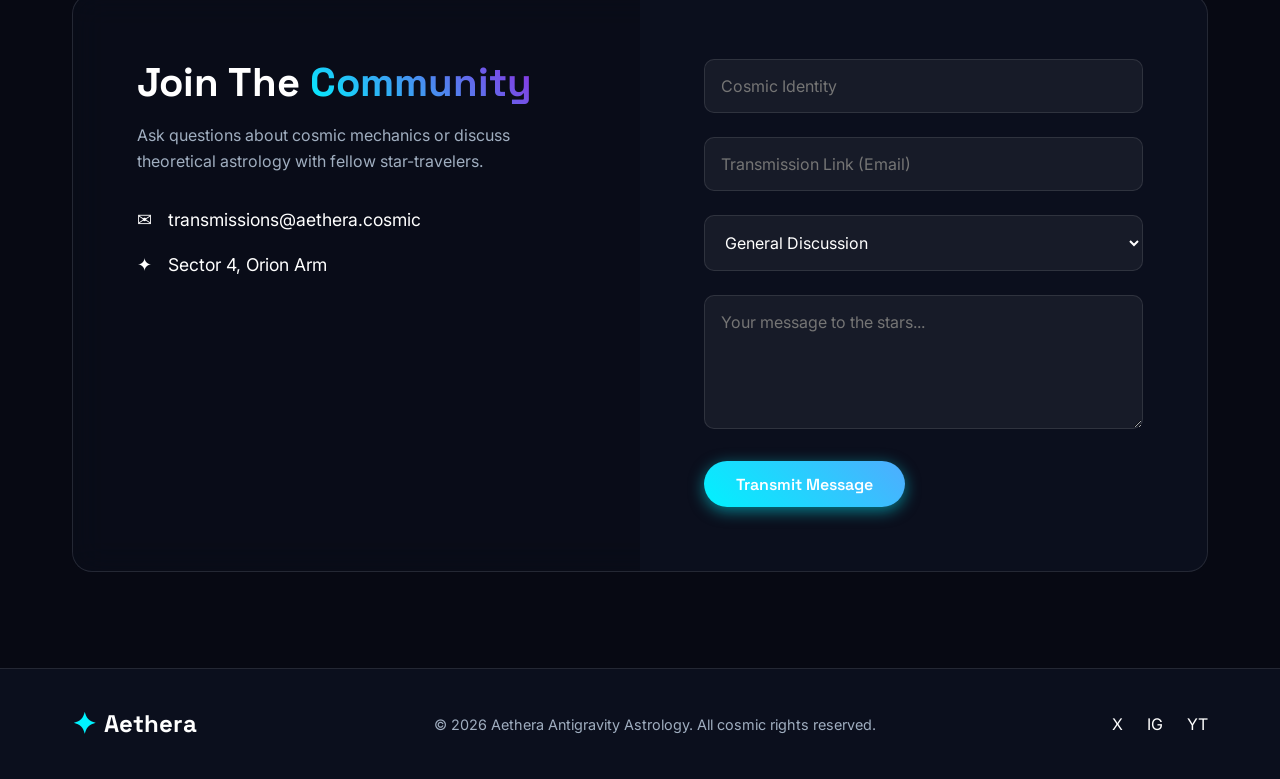
==== commit f2cbcd82: "Add files via upload" ====
--- a/tamana/index.html
+++ b/tamana/index.html
@@ -231,6 +231,40 @@
             </div>
         </div>
     </footer>
+    <!-- Chatbot UI -->
+    <div class="chatbot-container" id="chatbotContainer">
+        <div class="chat-window" id="chatWindow">
+            <div class="chat-header">
+                <div class="chat-header-info">
+                    <div class="bot-avatar">
+                        <div class="avatar-glow"></div>
+                        <span>✦</span>
+                    </div>
+                    <div>
+                        <h3>Aethera Oracle</h3>
+                        <p class="status">Online & Syncing...</p>
+                    </div>
+                </div>
+                <button class="close-chat" id="closeChat" aria-label="Close Chat">
+                    <svg width="24" height="24" viewBox="0 0 24 24" fill="none" stroke="currentColor" stroke-width="2"><path d="M18 6L6 18M6 6l12 12"></path></svg>
+                </button>
+            </div>
+            <div class="chat-messages" id="chatMessages">
+                <!-- Messages will be injected here via JS -->
+            </div>
+            <div class="chat-input-container">
+                <div class="chat-input-wrapper">
+                    <input type="text" id="chatInput" placeholder="Ask the oracle..." autocomplete="off">
+                    <button id="sendChat" class="send-btn">
+                        <svg width="20" height="20" viewBox="0 0 24 24" fill="none" stroke="currentColor" stroke-width="2"><path d="M22 2L11 13M22 2l-7 20-4-9-9-4 20-7z"></path></svg>
+                    </button>
+                </div>
+            </div>
+        </div>
+        <button class="chatbot-toggle" id="chatToggle" aria-label="Open Chat">
+            <div class="toggle-icon">✦</div>
+        </button>
+    </div>
 
     <!-- Scripts -->
     <script src="js/particles.js"></script>
--- a/tamana/css/style.css
+++ b/tamana/css/style.css
@@ -1,521 +1,945 @@
-/* style.css - Main styles for Antigravity Astrology */
-:root {
-    /* Color Palette - Dark Luxury Cosmic */
-    --bg-deep-space: #07060e; /* Softer, richer dark navy/black */
-    --bg-void: #030206;
-    --primary-glow: #7b4397; /* Elegant muted purple */
-    --secondary-glow: #5e35b1;
-    --accent-teal: #4dd0e1; /* Softer cyan/teal */
-    --accent-pink: #d81b60; /* Ruby/Rose tone instead of neon pink */
-    --gold-highlight: #d4af37; /* Premium gold touch */
-    --text-primary: #f5f5f7;
-    --text-muted: #9aa0a6;
-    --glass-bg: rgba(255, 255, 255, 0.02);
-    --glass-border: rgba(255, 255, 255, 0.06);
-    
-    /* Typography */
-    --font-heading: 'Space Grotesk', sans-serif;
-    --font-body: 'Inter', sans-serif;
-}
-
-* {
-    margin: 0;
-    padding: 0;
-    box-sizing: border-box;
-}
-
-html {
-    scroll-behavior: smooth;
-    overflow-x: hidden;
-}
-
-body {
-    background-color: var(--bg-deep-space);
-    color: var(--text-primary);
-    font-family: var(--font-body);
-    line-height: 1.6;
-    overflow-x: hidden;
-}
-
-/* Background Canvas */
-#particle-canvas {
-    position: fixed;
-    top: 0;
-    left: 0;
-    width: 100vw;
-    height: 100vh;
-    z-index: -1;
-    background: radial-gradient(circle at center, var(--bg-deep-space) 0%, var(--bg-void) 100%);
-}
-
-/* Typography & General */
-h1, h2, h3, h4, .logo {
-    font-family: var(--font-heading);
-    letter-spacing: 1px;
-    font-weight: 500;
-}
-
-h1 { font-size: clamp(2.5rem, 5vw, 5rem); }
-h2 { font-size: clamp(2rem, 4vw, 3.5rem); margin-bottom: 1rem; }
-h3 { font-size: 1.5rem; margin-bottom: 0.5rem; }
-
-a { text-decoration: none; color: inherit; }
-.highlight { 
-    color: transparent;
-    background-clip: text;
-    -webkit-background-clip: text;
-    background-image: linear-gradient(90deg, var(--accent-teal), var(--primary-glow));
-}
-
-/* Glassmorphism utility */
-.glassmorphism {
-    background: var(--glass-bg);
-    backdrop-filter: blur(16px);
-    -webkit-backdrop-filter: blur(16px);
-    border: 1px solid var(--glass-border);
-    border-radius: 12px;
-    box-shadow: 0 8px 32px 0 rgba(0, 0, 0, 0.3);
-}
-
-/* Navigation */
-.navbar {
-    position: fixed;
-    top: 0;
-    width: 100%;
-    padding: 1.5rem 5%;
-    display: flex;
-    justify-content: space-between;
-    align-items: center;
-    z-index: 100;
-    transition: all 0.3s ease;
-}
-.navbar.scrolled {
-    background: rgba(5, 5, 8, 0.85);
-    backdrop-filter: blur(10px);
-    padding: 1rem 5%;
-    border-bottom: 1px solid var(--glass-border);
-}
-
-.logo {
-    font-size: 1.5rem;
-    font-weight: 700;
-    display: flex;
-    align-items: center;
-    gap: 10px;
-    color: var(--accent-teal);
-    text-shadow: 0 0 10px rgba(0, 242, 254, 0.5);
-}
-
-.nav-links {
-    display: flex;
-    list-style: none;
-    gap: 2rem;
-}
-.nav-links li a {
-    font-size: 0.9rem;
-    text-transform: uppercase;
-    letter-spacing: 1px;
-    position: relative;
-    padding: 5px 0;
-    transition: color 0.3s;
-}
-.nav-links li a:hover {
-    color: var(--accent-teal);
-}
-.nav-links li a::after {
-    content: '';
-    position: absolute;
-    width: 0;
-    height: 2px;
-    bottom: 0;
-    left: 0;
-    background: linear-gradient(90deg, var(--accent-teal), var(--primary-glow));
-    transition: width 0.3s;
-}
-.nav-links li a:hover::after {
-    width: 100%;
-}
-
-.hamburger { display: none; cursor: pointer; }
-.bar { display: block; width: 25px; height: 3px; margin: 5px auto; background-color: var(--text-primary); transition: all 0.3s; }
-
-/* Buttons */
-.btn {
-    display: inline-block;
-    padding: 14px 32px;
-    border-radius: 8px; /* More professional than full pill */
-    font-family: var(--font-heading);
-    font-weight: 500;
-    text-transform: uppercase;
-    letter-spacing: 1.5px;
-    font-size: 0.9rem;
-    transition: all 0.4s cubic-bezier(0.25, 0.8, 0.25, 1);
-    cursor: pointer;
-    border: none;
-    position: relative;
-    overflow: hidden;
-}
-
-.primary-btn {
-    background: linear-gradient(135deg, var(--primary-glow), var(--secondary-glow));
-    color: white;
-    box-shadow: 0 4px 15px rgba(123, 67, 151, 0.3);
-}
-.primary-btn:hover {
-    box-shadow: 0 6px 20px rgba(123, 67, 151, 0.5);
-    transform: translateY(-2px);
-}
-
-.secondary-btn {
-    background: transparent;
-    color: var(--text-primary);
-    border: 1px solid rgba(255,255,255,0.2);
-    backdrop-filter: blur(5px);
-}
-.secondary-btn:hover {
-    background: rgba(255,255,255,0.05);
-    border-color: var(--text-primary);
-}
-
-/* Sections */
-.section {
-    padding: 8rem 5% 4rem;
-    min-height: 100vh;
-    display: flex;
-    align-items: center;
-    position: relative;
-    z-index: 10;
-}
-.section-container {
-    max-width: 1200px;
-    width: 100%;
-    margin: 0 auto;
-}
-.section-header {
-    text-align: center;
-    margin-bottom: 4rem;
-}
-.section-header p {
-    color: var(--text-muted);
-    font-size: 1.2rem;
-    max-width: 600px;
-    margin: 1rem auto 0;
-}
-
-/* Hero Section */
-.hero {
-    min-height: 100vh;
-    display: flex;
-    align-items: center;
-    padding: 0 5%;
-    position: relative;
-    overflow: hidden;
-}
-.hero-content {
-    flex: 1;
-    z-index: 10;
-    max-width: 600px;
-}
-.hero-content h1 {
-    font-size: clamp(3rem, 6vw, 6rem);
-    line-height: 1.1;
-    margin-bottom: 1.5rem;
-    font-weight: 600;
-    letter-spacing: -1px;
-    color: var(--text-primary);
-}
-.hero-content .subtitle {
-    font-size: 1.25rem;
-    color: var(--text-muted);
-    font-weight: 300;
-    margin-bottom: 2.5rem;
-    letter-spacing: 0.5px;
-}
-.cta-group {
-    display: flex;
-    gap: 1.5rem;
-}
-.hero-visual {
-    flex: 1;
-    position: absolute;
-    right: -10%;
-    top: 50%;
-    transform: translateY(-50%);
-    width: 60vw;
-    height: 100vh;
-    z-index: 1;
-    pointer-events: none;
-}
-#solar-system-container {
-    width: 100%;
-    height: 100%;
-    position: relative;
-}
-
-/* About Grid */
-.about-grid {
-    display: grid;
-    grid-template-columns: 1fr 1fr;
-    gap: 4rem;
-    align-items: center;
-}
-.about-text p {
-    margin-bottom: 1.5rem;
-    font-size: 1.1rem;
-    color: var(--text-muted);
-}
-.about-visual {
-    height: 400px;
-    border-radius: 12px;
-    background: linear-gradient(135deg, rgba(123, 67, 151, 0.1), rgba(77, 208, 225, 0.05));
-    position: relative;
-    overflow: hidden;
-    border: 1px solid var(--glass-border);
-}
-.nebula-placeholder {
-    width: 100%;
-    height: 100%;
-    background-image: url('https://images.unsplash.com/photo-1543722530-d2c3201371e7?w=800&q=80');
-    background-size: cover;
-    background-position: center;
-    opacity: 0.6;
-    mix-blend-mode: screen;
-}
-
-/* Cards Grid */
-.cards-grid {
-    display: grid;
-    grid-template-columns: repeat(auto-fit, minmax(250px, 1fr));
-    gap: 2rem;
-}
-.force-card {
-    padding: 2.5rem 2rem;
-    text-align: center;
-    transition: transform 0.4s ease, border-color 0.4s ease;
-}
-.force-card:hover {
-    transform: translateY(-8px);
-    border-color: rgba(255, 255, 255, 0.15);
-}
-.planet-icon {
-    width: 70px;
-    height: 70px;
-    margin: 0 auto 1.5rem;
-    border-radius: 50%;
-    position: relative;
-}
-.planet-icon.sun { background: radial-gradient(circle at 30% 30%, #e6cd7c, #b39130); box-shadow: 0 0 20px rgba(212, 175, 55, 0.2); }
-.planet-icon.moon { background: radial-gradient(circle at 30% 30%, #d4d4dc, #8a8a92); box-shadow: 0 0 15px rgba(255, 255, 255, 0.1); }
-.planet-icon.jupiter { background: radial-gradient(circle at 30% 30%, #c4a484, #795548); box-shadow: 0 0 15px rgba(121, 85, 72, 0.15); }
-.planet-icon.saturn { background: radial-gradient(circle at 30% 30%, #e8e3c8, #9e918b); box-shadow: 0 0 15px rgba(158, 145, 139, 0.15); }
-.force-card p {
-    color: var(--text-muted);
-    font-size: 0.95rem;
-}
-
-/* Astrology Charts area */
-.chart-container {
-    width: 100%;
-    height: 600px;
-    position: relative;
-    display: flex;
-    justify-content: center;
-    align-items: center;
-}
-#zodiac-wheel-app {
-    width: 500px;
-    height: 500px;
-    border-radius: 50%;
-    position: relative;
-    background: radial-gradient(circle, rgba(123,67,151,0.05) 0%, rgba(0,0,0,0) 70%);
-}
-
-/* Research Split */
-.split-layout {
-    display: grid;
-    grid-template-columns: 1fr 1fr;
-    gap: 3rem;
-}
-.glass-panel {
-    background: var(--glass-bg);
-    border: 1px solid var(--glass-border);
-    padding: 3rem;
-    border-radius: 12px;
-    backdrop-filter: blur(12px);
-    transition: all 0.4s;
-}
-.glass-panel:hover {
-    border-color: rgba(255, 255, 255, 0.15);
-    transform: translateY(-5px);
-}
-.tag {
-    display: inline-block;
-    padding: 4px 12px;
-    font-size: 0.8rem;
-    font-weight: 600;
-    text-transform: uppercase;
-    border-radius: 4px;
-    background: rgba(123, 67, 151, 0.1);
-    color: var(--gold-highlight);
-    margin-bottom: 1rem;
-}
-.read-more {
-    color: var(--accent-teal);
-    font-family: var(--font-heading);
-    font-size: 0.9rem;
-    margin-top: 1.5rem;
-    display: inline-block;
-    border-bottom: 1px solid transparent;
-    transition: border-color 0.3s;
-}
-.read-more:hover {
-    border-color: var(--accent-teal);
-}
-
-/* Blog Grid */
-.blog-grid {
-    display: grid;
-    grid-template-columns: repeat(auto-fit, minmax(300px, 1fr));
-    gap: 2rem;
-}
-.blog-post {
-    overflow: hidden;
-    transition: transform 0.3s;
-    display: flex;
-    flex-direction: column;
-}
-.blog-post:hover {
-    transform: translateY(-5px);
-}
-.post-img {
-    height: 200px;
-    background-size: cover;
-    background-position: center;
-}
-.bg-nebula-1 { background-image: url('https://images.unsplash.com/photo-1462331940025-496dfbfc7564?w=600&q=80'); }
-.bg-nebula-2 { background-image: url('https://images.unsplash.com/photo-1451187580459-43490279c0fa?w=600&q=80'); }
-.bg-nebula-3 { background-image: url('https://images.unsplash.com/photo-1534447677768-be436bb09401?w=600&q=80'); }
-
-.post-content {
-    padding: 1.5rem;
-}
-.date {
-    font-size: 0.8rem;
-    color: var(--accent-pink);
-    font-family: var(--font-heading);
-    display: block;
-    margin-bottom: 0.5rem;
-}
-.post-content h3 { font-size: 1.25rem; }
-.post-content p { color: var(--text-muted); font-size: 0.9rem; }
-
-/* Contact Section */
-.contact-box {
-    display: grid;
-    grid-template-columns: 1fr 1fr;
-    border-radius: 12px;
-    overflow: hidden;
-    border: 1px solid var(--glass-border);
-}
-.contact-info {
-    padding: 4rem;
-    background: rgba(0, 0, 0, 0.4);
-}
-.contact-form {
-    padding: 4rem;
-}
-.contact-details {
-    list-style: none;
-    margin-top: 2rem;
-}
-.contact-details li {
-    margin-bottom: 1rem;
-    display: flex;
-    align-items: center;
-    gap: 10px;
-    color: var(--text-muted);
-}
-.input-group { margin-bottom: 1.5rem; }
-.input-group input, .input-group select, .input-group textarea {
-    width: 100%;
-    padding: 12px 15px;
-    background: rgba(255,255,255,0.05);
-    border: 1px solid var(--glass-border);
-    border-radius: 8px;
-    color: #fff;
-    font-family: var(--font-body);
-    transition: border-color 0.3s, background 0.3s;
-}
-.input-group input:focus, .input-group select:focus, .input-group textarea:focus {
-    outline: none;
-    border-color: var(--accent-teal);
-    background: rgba(255,255,255,0.1);
-}
-.submit-btn {
-    width: 100%;
-}
-
-/* Footer */
-.glass-footer {
-    padding: 2rem 5%;
-    border-top: 1px solid var(--glass-border);
-    backdrop-filter: blur(10px);
-}
-.footer-content {
-    max-width: 1200px;
-    margin: 0 auto;
-    display: flex;
-    justify-content: space-between;
-    align-items: center;
-    color: var(--text-muted);
-    font-size: 0.9rem;
-}
-.social-links a {
-    margin-left: 1.5rem;
-    transition: color 0.3s;
-}
-.social-links a:hover {
-    color: var(--accent-teal);
-}
-
-/* Scroll Reveals */
-.reveal {
-    opacity: 0;
-    transform: translateY(50px);
-    transition: all 0.8s ease-out;
-}
-.reveal.active {
-    opacity: 1;
-    transform: translateY(0);
-}
-
-/* Mobile Responsiveness */
-@media (max-width: 992px) {
-    .about-grid, .split-layout, .contact-box {
-        grid-template-columns: 1fr;
-    }
-    .hero-visual { right: -30%; opacity: 0.5; pointer-events: none; }
-    .hero-content { background: rgba(0,0,0,0.4); padding: 2rem; border-radius: 16px; backdrop-filter: blur(5px); }
-}
-
-@media (max-width: 768px) {
-    .hamburger { display: block; }
-    .nav-links {
-        position: fixed;
-        left: -100%;
-        top: 70px;
-        flex-direction: column;
-        background: rgba(5, 5, 8, 0.95);
-        width: 100%;
-        height: calc(100vh - 70px);
-        text-align: center;
-        transition: 0.3s;
-        padding-top: 2rem;
-        backdrop-filter: blur(10px);
-    }
-    .nav-links.active { left: 0; }
-    .nav-links li { margin: 1.5rem 0; }
-    .cta-group { flex-direction: column; }
-    .contact-info, .contact-form { padding: 2rem; }
-    .footer-content { flex-direction: column; gap: 1rem; text-align: center; }
-}
+/* style.css - Core Styles for Antigravity Astrology */
+
+:root {
+    /* Color Palette */
+    --bg-deep-space: #070913;
+    --glass-bg: rgba(16, 21, 38, 0.6);
+    --glass-border: rgba(255, 255, 255, 0.1);
+    
+    /* Accents */
+    --accent-teal: #00f2fe;
+    --accent-blue: #4facfe;
+    --accent-purple: #8e2de2;
+    --accent-pink: #f000ff;
+    
+    --primary-glow: rgba(0, 242, 254, 0.5);
+    --secondary-glow: rgba(142, 45, 226, 0.5);
+    
+    /* Typography */
+    --text-primary: #ffffff;
+    --text-muted: #a0aec0;
+    
+    /* Fonts */
+    --font-heading: 'Space Grotesk', sans-serif;
+    --font-body: 'Inter', sans-serif;
+}
+
+* {
+    margin: 0;
+    padding: 0;
+    box-sizing: border-box;
+}
+
+html {
+    scroll-behavior: smooth;
+}
+
+body {
+    background-color: var(--bg-deep-space);
+    color: var(--text-primary);
+    font-family: var(--font-body);
+    line-height: 1.6;
+    overflow-x: hidden;
+    position: relative;
+}
+
+/* Background Canvas */
+#particle-canvas {
+    position: fixed;
+    top: 0;
+    left: 0;
+    width: 100vw;
+    height: 100vh;
+    z-index: -1;
+    pointer-events: none;
+}
+
+/* Typography */
+h1, h2, h3, h4 {
+    font-family: var(--font-heading);
+    font-weight: 700;
+    line-height: 1.2;
+}
+
+.highlight {
+    background: linear-gradient(45deg, var(--accent-teal), var(--accent-purple));
+    -webkit-background-clip: text;
+    -webkit-text-fill-color: transparent;
+}
+
+/* Navigation */
+.navbar {
+    position: fixed;
+    top: 0;
+    width: 100%;
+    padding: 1.5rem 5%;
+    display: flex;
+    justify-content: space-between;
+    align-items: center;
+    z-index: 1000;
+    transition: all 0.4s ease;
+    backdrop-filter: blur(0px);
+}
+
+.navbar.scrolled {
+    padding: 1rem 5%;
+    background: var(--glass-bg);
+    backdrop-filter: blur(12px);
+    border-bottom: 1px solid var(--glass-border);
+}
+
+.logo {
+    font-family: var(--font-heading);
+    font-size: 1.5rem;
+    font-weight: 700;
+    display: flex;
+    align-items: center;
+    gap: 0.5rem;
+}
+
+.logo-icon {
+    color: var(--accent-teal);
+    font-size: 1.8rem;
+}
+
+.nav-links {
+    list-style: none;
+    display: flex;
+    gap: 2rem;
+}
+
+.nav-links a {
+    color: var(--text-primary);
+    text-decoration: none;
+    font-size: 0.95rem;
+    font-weight: 500;
+    transition: color 0.3s;
+}
+
+.nav-links a:hover {
+    color: var(--accent-teal);
+}
+
+.hamburger {
+    display: none;
+    cursor: pointer;
+    z-index: 1001;
+}
+
+.hamburger .bar {
+    display: block;
+    width: 25px;
+    height: 3px;
+    margin: 5px auto;
+    background-color: var(--text-primary);
+    transition: all 0.3s ease-in-out;
+}
+
+/* Utility Classes */
+.glassmorphism {
+    background: var(--glass-bg);
+    backdrop-filter: blur(16px);
+    border: 1px solid var(--glass-border);
+    border-radius: 20px;
+}
+
+.glass-panel {
+    background: rgba(255, 255, 255, 0.03);
+    backdrop-filter: blur(10px);
+    border: 1px solid rgba(255, 255, 255, 0.05);
+    border-radius: 15px;
+}
+
+/* Buttons */
+.btn {
+    display: inline-block;
+    padding: 0.8rem 2rem;
+    border-radius: 30px;
+    font-family: var(--font-heading);
+    font-weight: 600;
+    text-decoration: none;
+    transition: all 0.3s;
+    cursor: pointer;
+    border: none;
+    font-size: 1rem;
+}
+
+.primary-btn {
+    background: linear-gradient(45deg, var(--accent-teal), var(--accent-blue));
+    color: #fff;
+    box-shadow: 0 4px 15px var(--primary-glow);
+}
+
+.primary-btn:hover {
+    transform: translateY(-2px);
+    box-shadow: 0 6px 20px rgba(0, 242, 254, 0.7);
+}
+
+.secondary-btn {
+    background: transparent;
+    color: var(--text-primary);
+    border: 1px solid var(--glass-border);
+    backdrop-filter: blur(10px);
+}
+
+.secondary-btn:hover {
+    background: rgba(255, 255, 255, 0.1);
+    transform: translateY(-2px);
+}
+
+/* Layout */
+.section-container {
+    max-width: 1200px;
+    margin: 0 auto;
+    padding: 0 2rem;
+}
+
+.section {
+    padding: 6rem 0;
+    position: relative;
+}
+
+.section-header {
+    text-align: center;
+    margin-bottom: 4rem;
+}
+
+.section-header h2 {
+    font-size: 3rem;
+    margin-bottom: 1rem;
+}
+
+.section-header p {
+    color: var(--text-muted);
+    font-size: 1.1rem;
+}
+
+/* Hero Section */
+.hero {
+    min-height: 100vh;
+    display: flex;
+    align-items: center;
+    padding-top: 80px;
+    position: relative;
+    overflow: hidden;
+}
+
+.hero-content {
+    flex: 1;
+    padding-left: 10%;
+    z-index: 2;
+}
+
+.hero h1 {
+    font-size: 5vw;
+    margin-bottom: 1rem;
+    background: linear-gradient(to right, #fff, #a0aec0);
+    -webkit-background-clip: text;
+    -webkit-text-fill-color: transparent;
+}
+
+.hero .subtitle {
+    font-size: 1.5rem;
+    color: var(--accent-teal);
+    margin-bottom: 2.5rem;
+    font-family: var(--font-heading);
+}
+
+.cta-group {
+    display: flex;
+    gap: 1.5rem;
+}
+
+.hero-visual {
+    flex: 1;
+    position: relative;
+    height: 600px;
+    display: flex;
+    justify-content: center;
+    align-items: center;
+}
+
+#solar-system-container {
+    width: 100%;
+    height: 100%;
+    position: relative;
+}
+
+/* About Section */
+.about-grid {
+    display: grid;
+    grid-template-columns: 1fr 1fr;
+    gap: 4rem;
+    align-items: center;
+}
+
+.about-text p {
+    font-size: 1.1rem;
+    color: var(--text-muted);
+    margin-bottom: 1.5rem;
+}
+
+.about-visual {
+    width: 100%;
+    height: 400px;
+    border-radius: 20px;
+    overflow: hidden;
+    position: relative;
+}
+
+.nebula-placeholder {
+    width: 100%;
+    height: 100%;
+    background-image: url('../../brain/36380e53-1140-469a-bd43-750412a25d2d/nebula_placeholder_1777803873055.png');
+    background-size: cover;
+    background-position: center;
+    border-radius: 20px;
+}
+
+/* Forces Cards */
+.cards-grid {
+    display: grid;
+    grid-template-columns: repeat(auto-fit, minmax(250px, 1fr));
+    gap: 2rem;
+}
+
+.force-card {
+    padding: 2.5rem;
+    text-align: center;
+    transition: transform 0.4s, box-shadow 0.4s;
+}
+
+.force-card:hover {
+    transform: translateY(-10px);
+    box-shadow: 0 10px 30px var(--primary-glow);
+}
+
+.planet-icon {
+    width: 60px;
+    height: 60px;
+    margin: 0 auto 1.5rem;
+    border-radius: 50%;
+}
+
+.planet-icon.sun { background: radial-gradient(circle, #ffcc00, #ff6600); box-shadow: 0 0 20px #ff9900; }
+.planet-icon.moon { background: radial-gradient(circle, #e0e0e0, #9e9e9e); box-shadow: 0 0 15px #bdbdbd; }
+.planet-icon.jupiter { background: radial-gradient(circle, #ffcc80, #e65100); box-shadow: 0 0 15px #ffb74d; }
+.planet-icon.saturn { background: radial-gradient(circle, #d7ccc8, #5d4037); box-shadow: 0 0 15px #8d6e63; }
+
+.force-card h3 {
+    margin-bottom: 1rem;
+    font-size: 1.5rem;
+}
+
+.force-card p {
+    color: var(--text-muted);
+    font-size: 0.95rem;
+}
+
+/* Chart App Section */
+.chart-container {
+    width: 100%;
+    max-width: 600px;
+    margin: 0 auto;
+    aspect-ratio: 1;
+    position: relative;
+}
+
+/* Research Section */
+.alt-bg {
+    background: linear-gradient(to bottom, transparent, rgba(16, 21, 38, 0.4), transparent);
+}
+
+.split-layout {
+    display: grid;
+    grid-template-columns: 1fr 1fr;
+    gap: 2rem;
+}
+
+.theory-item {
+    padding: 3rem;
+}
+
+.tag {
+    display: inline-block;
+    padding: 0.3rem 1rem;
+    background: rgba(142, 45, 226, 0.2);
+    color: var(--accent-purple);
+    border-radius: 20px;
+    font-size: 0.8rem;
+    font-weight: 600;
+    margin-bottom: 1rem;
+}
+
+.theory-item h3 {
+    font-size: 1.8rem;
+    margin-bottom: 1rem;
+}
+
+.theory-item p {
+    color: var(--text-muted);
+    margin-bottom: 2rem;
+}
+
+.read-more {
+    color: var(--accent-teal);
+    text-decoration: none;
+    font-weight: 600;
+    display: inline-flex;
+    align-items: center;
+    gap: 0.5rem;
+    transition: gap 0.3s;
+}
+
+.read-more:hover {
+    gap: 0.8rem;
+}
+
+/* Blog */
+.blog-grid {
+    display: grid;
+    grid-template-columns: repeat(auto-fit, minmax(300px, 1fr));
+    gap: 2rem;
+}
+
+.blog-post {
+    overflow: hidden;
+}
+
+.post-img {
+    height: 200px;
+    background-size: cover;
+    background-position: center;
+    transition: transform 0.5s;
+}
+
+.blog-post:hover .post-img {
+    transform: scale(1.05);
+}
+
+.bg-nebula-1 { background-image: url('../../brain/36380e53-1140-469a-bd43-750412a25d2d/retrograde_anomaly_1777803909294.png'); }
+.bg-nebula-2 { background-image: url('../../brain/36380e53-1140-469a-bd43-750412a25d2d/lunar_antigravity_1777804362646.png'); }
+.bg-nebula-3 { background-image: url('../../brain/36380e53-1140-469a-bd43-750412a25d2d/pluto_resonance_1777804512175.png'); }
+
+.post-content {
+    padding: 2rem;
+}
+
+.date {
+    font-size: 0.85rem;
+    color: var(--accent-blue);
+    display: block;
+    margin-bottom: 0.5rem;
+}
+
+.post-content h3 {
+    margin-bottom: 1rem;
+    font-size: 1.4rem;
+}
+
+.post-content p {
+    color: var(--text-muted);
+    font-size: 0.95rem;
+}
+
+/* Contact */
+.contact-box {
+    display: grid;
+    grid-template-columns: 1fr 1fr;
+    gap: 0;
+    overflow: hidden;
+}
+
+.contact-info {
+    padding: 4rem;
+    background: rgba(0, 0, 0, 0.2);
+}
+
+.contact-info h2 {
+    font-size: 2.5rem;
+    margin-bottom: 1rem;
+}
+
+.contact-info p {
+    color: var(--text-muted);
+    margin-bottom: 2rem;
+}
+
+.contact-details {
+    list-style: none;
+}
+
+.contact-details li {
+    display: flex;
+    align-items: center;
+    gap: 1rem;
+    margin-bottom: 1rem;
+    font-size: 1.1rem;
+}
+
+.contact-form {
+    padding: 4rem;
+}
+
+.input-group {
+    margin-bottom: 1.5rem;
+}
+
+.input-group input,
+.input-group select,
+.input-group textarea {
+    width: 100%;
+    padding: 1rem;
+    background: rgba(255, 255, 255, 0.05);
+    border: 1px solid rgba(255, 255, 255, 0.1);
+    border-radius: 10px;
+    color: var(--text-primary);
+    font-family: var(--font-body);
+    font-size: 1rem;
+    transition: all 0.3s;
+}
+
+.input-group input:focus,
+.input-group select:focus,
+.input-group textarea:focus {
+    outline: none;
+    border-color: var(--accent-teal);
+    background: rgba(255, 255, 255, 0.08);
+}
+
+.input-group select option {
+    background: var(--bg-deep-space);
+}
+
+/* Footer */
+.glass-footer {
+    background: var(--glass-bg);
+    backdrop-filter: blur(10px);
+    border-top: 1px solid var(--glass-border);
+    padding: 2rem 0;
+}
+
+.footer-content {
+    max-width: 1200px;
+    margin: 0 auto;
+    padding: 0 2rem;
+    display: flex;
+    justify-content: space-between;
+    align-items: center;
+}
+
+.footer-content p {
+    color: var(--text-muted);
+    font-size: 0.9rem;
+}
+
+.social-links {
+    display: flex;
+    gap: 1.5rem;
+}
+
+.social-links a {
+    color: var(--text-primary);
+    text-decoration: none;
+    transition: color 0.3s;
+}
+
+.social-links a:hover {
+    color: var(--accent-purple);
+}
+
+/* Chatbot Styles - Premium Redesign */
+.chatbot-container {
+    position: fixed;
+    bottom: 40px;
+    right: 40px;
+    z-index: 9999;
+    display: flex;
+    flex-direction: column;
+    align-items: flex-end;
+    font-family: var(--font-body);
+}
+
+.chatbot-toggle {
+    width: 65px;
+    height: 65px;
+    border-radius: 50%;
+    background: linear-gradient(135deg, var(--accent-teal), var(--accent-purple));
+    box-shadow: 0 8px 32px rgba(0, 242, 254, 0.4);
+    display: flex;
+    justify-content: center;
+    align-items: center;
+    cursor: pointer;
+    transition: all 0.4s cubic-bezier(0.175, 0.885, 0.32, 1.275);
+    border: 2px solid rgba(255, 255, 255, 0.1);
+    color: #fff;
+    font-size: 1.8rem;
+    position: relative;
+    overflow: hidden;
+}
+
+.chatbot-toggle::before {
+    content: '';
+    position: absolute;
+    width: 100%;
+    height: 100%;
+    background: radial-gradient(circle, rgba(255,255,255,0.8) 0%, transparent 60%);
+    opacity: 0;
+    transition: opacity 0.3s;
+}
+
+.chatbot-toggle:hover {
+    transform: scale(1.1) translateY(-5px);
+    box-shadow: 0 15px 40px rgba(142, 45, 226, 0.6);
+}
+
+.chatbot-toggle:hover::before {
+    opacity: 0.2;
+}
+
+.chatbot-toggle .toggle-icon {
+    animation: floatIcon 3s infinite ease-in-out;
+}
+
+@keyframes floatIcon {
+    0%, 100% { transform: translateY(0); }
+    50% { transform: translateY(-3px); }
+}
+
+.chat-window {
+    width: 380px;
+    height: 600px;
+    background: rgba(10, 14, 28, 0.85);
+    backdrop-filter: blur(24px);
+    -webkit-backdrop-filter: blur(24px);
+    border: 1px solid rgba(255, 255, 255, 0.08);
+    border-radius: 24px;
+    margin-bottom: 20px;
+    display: flex;
+    flex-direction: column;
+    overflow: hidden;
+    opacity: 0;
+    pointer-events: none;
+    transform: translateY(40px) scale(0.95);
+    transform-origin: bottom right;
+    transition: all 0.5s cubic-bezier(0.19, 1, 0.22, 1);
+    box-shadow: 0 20px 50px rgba(0,0,0,0.6), 0 0 0 1px rgba(255,255,255,0.05) inset;
+}
+
+.chat-window.active {
+    opacity: 1;
+    pointer-events: auto;
+    transform: translateY(0) scale(1);
+}
+
+.chat-header {
+    padding: 20px 24px;
+    background: linear-gradient(180deg, rgba(255,255,255,0.05) 0%, transparent 100%);
+    border-bottom: 1px solid rgba(255, 255, 255, 0.05);
+    display: flex;
+    align-items: center;
+    justify-content: space-between;
+    position: relative;
+}
+
+.chat-header::after {
+    content: '';
+    position: absolute;
+    bottom: -1px;
+    left: 0;
+    width: 100%;
+    height: 1px;
+    background: linear-gradient(90deg, transparent, var(--accent-teal), var(--accent-purple), transparent);
+    opacity: 0.5;
+}
+
+.chat-header-info {
+    display: flex;
+    align-items: center;
+    gap: 12px;
+}
+
+.bot-avatar {
+    width: 40px;
+    height: 40px;
+    border-radius: 50%;
+    background: linear-gradient(135deg, var(--accent-teal), var(--accent-purple));
+    display: flex;
+    justify-content: center;
+    align-items: center;
+    color: white;
+    font-size: 1.2rem;
+    position: relative;
+    box-shadow: 0 0 15px rgba(0, 242, 254, 0.3);
+}
+
+.avatar-glow {
+    position: absolute;
+    width: 100%;
+    height: 100%;
+    border-radius: 50%;
+    border: 2px solid var(--accent-teal);
+    animation: pulseAvatar 2s infinite cubic-bezier(0.4, 0, 0.2, 1);
+}
+
+@keyframes pulseAvatar {
+    0% { transform: scale(1); opacity: 0.8; }
+    100% { transform: scale(1.4); opacity: 0; }
+}
+
+.chat-header h3 {
+    font-size: 1.1rem;
+    margin: 0;
+    font-family: var(--font-heading);
+    letter-spacing: 0.5px;
+    background: linear-gradient(to right, #fff, #a0aec0);
+    -webkit-background-clip: text;
+    -webkit-text-fill-color: transparent;
+}
+
+.chat-header .status {
+    font-size: 0.75rem;
+    color: var(--accent-teal);
+    margin: 2px 0 0 0;
+    display: flex;
+    align-items: center;
+    gap: 5px;
+}
+
+.chat-header .status::before {
+    content: '';
+    width: 6px;
+    height: 6px;
+    background: var(--accent-teal);
+    border-radius: 50%;
+    box-shadow: 0 0 8px var(--accent-teal);
+}
+
+.close-chat {
+    background: rgba(255,255,255,0.05);
+    border: 1px solid rgba(255,255,255,0.1);
+    color: var(--text-muted);
+    width: 32px;
+    height: 32px;
+    border-radius: 50%;
+    cursor: pointer;
+    display: flex;
+    justify-content: center;
+    align-items: center;
+    transition: all 0.3s;
+}
+
+.close-chat:hover {
+    background: rgba(255,255,255,0.15);
+    color: #fff;
+    transform: rotate(90deg);
+}
+
+.chat-messages {
+    flex: 1;
+    padding: 24px;
+    overflow-y: auto;
+    display: flex;
+    flex-direction: column;
+    gap: 18px;
+    scroll-behavior: smooth;
+}
+
+/* Custom Scrollbar */
+.chat-messages::-webkit-scrollbar {
+    width: 6px;
+}
+.chat-messages::-webkit-scrollbar-track {
+    background: transparent;
+}
+.chat-messages::-webkit-scrollbar-thumb {
+    background: rgba(255,255,255,0.1);
+    border-radius: 10px;
+}
+.chat-messages::-webkit-scrollbar-thumb:hover {
+    background: rgba(255,255,255,0.2);
+}
+
+.message {
+    max-width: 85%;
+    padding: 14px 18px;
+    font-size: 0.95rem;
+    line-height: 1.5;
+    animation: fadeInMessage 0.4s cubic-bezier(0.175, 0.885, 0.32, 1.275) forwards;
+    position: relative;
+    letter-spacing: 0.2px;
+}
+
+.bot-message {
+    align-self: flex-start;
+    background: rgba(0, 242, 254, 0.08);
+    border: 1px solid rgba(0, 242, 254, 0.15);
+    border-radius: 20px 20px 20px 4px;
+    color: rgba(255,255,255,0.95);
+    box-shadow: 0 4px 15px rgba(0,0,0,0.1);
+}
+
+.user-message {
+    align-self: flex-end;
+    background: linear-gradient(135deg, rgba(142, 45, 226, 0.3), rgba(0, 242, 254, 0.2));
+    border: 1px solid rgba(255,255,255,0.1);
+    border-radius: 20px 20px 4px 20px;
+    color: #fff;
+    box-shadow: 0 4px 15px rgba(0,0,0,0.15);
+}
+
+.chat-input-container {
+    padding: 20px 24px;
+    background: rgba(0,0,0,0.2);
+    border-top: 1px solid rgba(255,255,255,0.05);
+}
+
+.chat-input-wrapper {
+    display: flex;
+    gap: 12px;
+    background: rgba(255,255,255,0.03);
+    border: 1px solid rgba(255,255,255,0.08);
+    padding: 8px;
+    border-radius: 30px;
+    transition: all 0.3s;
+}
+
+.chat-input-wrapper:focus-within {
+    border-color: rgba(0, 242, 254, 0.4);
+    background: rgba(255,255,255,0.06);
+    box-shadow: 0 0 15px rgba(0, 242, 254, 0.1);
+}
+
+#chatInput {
+    flex: 1;
+    background: transparent;
+    border: none;
+    color: white;
+    padding: 8px 12px;
+    outline: none;
+    font-family: var(--font-body);
+    font-size: 0.95rem;
+}
+
+#chatInput::placeholder {
+    color: rgba(255,255,255,0.3);
+}
+
+.send-btn {
+    background: var(--accent-teal);
+    border: none;
+    color: #070913;
+    width: 40px;
+    height: 40px;
+    border-radius: 50%;
+    cursor: pointer;
+    display: flex;
+    justify-content: center;
+    align-items: center;
+    transition: all 0.3s cubic-bezier(0.175, 0.885, 0.32, 1.275);
+    box-shadow: 0 4px 10px rgba(0, 242, 254, 0.3);
+}
+
+.send-btn:hover {
+    transform: scale(1.1) rotate(-10deg);
+    background: #fff;
+    box-shadow: 0 6px 15px rgba(255, 255, 255, 0.4);
+}
+
+/* Typing Indicator */
+.typing-indicator {
+    display: flex;
+    align-items: center;
+    gap: 4px;
+    padding: 14px 18px;
+    background: rgba(0, 242, 254, 0.05);
+    border: 1px solid rgba(0, 242, 254, 0.1);
+    border-radius: 20px 20px 20px 4px;
+    align-self: flex-start;
+    animation: fadeInMessage 0.3s ease-out forwards;
+}
+
+.typing-dot {
+    width: 6px;
+    height: 6px;
+    background: var(--accent-teal);
+    border-radius: 50%;
+    animation: typingBounce 1.4s infinite ease-in-out both;
+}
+
+.typing-dot:nth-child(1) { animation-delay: -0.32s; }
+.typing-dot:nth-child(2) { animation-delay: -0.16s; }
+
+@keyframes typingBounce {
+    0%, 80%, 100% { transform: scale(0); }
+    40% { transform: scale(1); }
+}
+
+/* Responsive */
+@media (max-width: 992px) {
+    .about-grid, .split-layout, .contact-box {
+        grid-template-columns: 1fr;
+    }
+    .hero h1 { font-size: 3rem; }
+}
+
+@media (max-width: 768px) {
+    .nav-links {
+        position: fixed;
+        left: -100%;
+        top: 70px;
+        flex-direction: column;
+        background: var(--glass-bg);
+        backdrop-filter: blur(15px);
+        width: 100%;
+        text-align: center;
+        transition: 0.3s;
+        padding: 2rem 0;
+        border-bottom: 1px solid var(--glass-border);
+    }
+    
+    .nav-links.active {
+        left: 0;
+    }
+    
+    .hamburger {
+        display: block;
+    }
+    
+    .hamburger.toggle .bar:nth-child(1) {
+        transform: translateY(8px) rotate(45deg);
+    }
+    .hamburger.toggle .bar:nth-child(2) {
+        opacity: 0;
+    }
+    .hamburger.toggle .bar:nth-child(3) {
+        transform: translateY(-8px) rotate(-45deg);
+    }
+    
+    .hero {
+        flex-direction: column;
+        text-align: center;
+        padding-top: 120px;
+    }
+    
+    .hero-content {
+        padding-left: 0;
+        margin-bottom: 3rem;
+    }
+    
+    .cta-group {
+        justify-content: center;
+    }
+    
+    .footer-content {
+        flex-direction: column;
+        gap: 1rem;
+        text-align: center;
+    }
+
+    .chat-window {
+        width: calc(100vw - 40px);
+        right: 20px;
+        bottom: 90px;
+    }
+}
--- a/tamana/css/animations.css
+++ b/tamana/css/animations.css
@@ -1,138 +1,117 @@
-/* animations.css - Specifically for floating, glowing and particle animations */
-
-/* Elegant Title Reveal */
-.elegant-fade {
-    opacity: 0;
-    transform: translateY(20px);
-    animation: fade-up 1.2s cubic-bezier(0.2, 0.8, 0.2, 1) forwards;
-}
-
-.elegant-fade-delay {
-    opacity: 0;
-    transform: translateY(20px);
-    animation: fade-up 1.2s cubic-bezier(0.2, 0.8, 0.2, 1) forwards;
-    animation-delay: 0.3s;
-}
-
-@keyframes fade-up {
-    to {
-        opacity: 1;
-        transform: translateY(0);
-    }
-}
-
-/* Floating Elements (Zero Gravity Effect) */
-@keyframes float {
-    0% {
-        transform: translateY(0px) rotate(0deg);
-    }
-
-    33% {
-        transform: translateY(-10px) rotate(2deg);
-    }
-
-    66% {
-        transform: translateY(5px) rotate(-1deg);
-    }
-
-    100% {
-        transform: translateY(0px) rotate(0deg);
-    }
-}
-
-.float-anim {
-    animation: float 8s ease-in-out infinite;
-}
-
-.float-anim-alt {
-    animation: float 10s ease-in-out infinite reverse;
-}
-
-/* Glowing Pulsate Effect (Softened) */
-@keyframes pulsate-glow {
-    0% {
-        box-shadow: 0 0 5px var(--primary-glow), inset 0 0 5px var(--primary-glow);
-    }
-
-    50% {
-        box-shadow: 0 0 15px rgba(123, 67, 151, 0.4), inset 0 0 10px rgba(123, 67, 151, 0.2);
-    }
-
-    100% {
-        box-shadow: 0 0 5px var(--primary-glow), inset 0 0 5px var(--primary-glow);
-    }
-}
-
-.glow-box {
-    animation: pulsate-glow 4s infinite alternate;
-}
-
-/* Zodiac Wheel Rotation */
-@keyframes rotate-slow {
-    from {
-        transform: rotate(0deg);
-    }
-
-    to {
-        transform: rotate(360deg);
-    }
-}
-
-@keyframes rotate-slow-reverse {
-    from {
-        transform: rotate(360deg);
-    }
-
-    to {
-        transform: rotate(0deg);
-    }
-}
-
-.spin-slow {
-    animation: rotate-slow 60s linear infinite;
-}
-
-.spin-slow-reverse {
-    animation: rotate-slow-reverse 45s linear infinite;
-}
-
-/* Solar System Planets Orbit Classes */
-.orbit-ring {
-    position: absolute;
-    top: 50%;
-    left: 50%;
-    border-radius: 50%;
-    border: 1px solid rgba(255, 255, 255, 0.05);
-    transform: translate(-50%, -50%);
-}
-
-.planet-orbiter {
-    position: absolute;
-    top: 50%;
-    left: 50%;
-    width: 100%;
-    height: 100%;
-    animation: rotate-slow linear infinite;
-}
-
-.planet-sphere {
-    position: absolute;
-    top: -10px;
-    /* Half of height to center on ring */
-    left: calc(50% - 10px);
-    /* Center on top of ring */
-    width: 20px;
-    height: 20px;
-    border-radius: 50%;
-    box-shadow: inset -5px -5px 10px rgba(0, 0, 0, 0.5), 0 0 10px rgba(255, 255, 255, 0.2);
-}
-
-/* Hover effect on cards */
-.force-card .planet-icon {
-    transition: transform 0.5s cubic-bezier(0.175, 0.885, 0.32, 1.275);
-}
-
-.force-card:hover .planet-icon {
-    transform: scale(1.05) translateY(-5px);
-    animation: pulsate-glow 3s infinite alternate;
-}+/* animations.css - Micro-animations and Keyframes */
+
+/* Reveal Animations */
+.reveal {
+    opacity: 0;
+    transform: translateY(50px);
+    transition: all 1s cubic-bezier(0.5, 0, 0, 1);
+}
+
+.reveal.active {
+    opacity: 1;
+    transform: translateY(0);
+}
+
+/* Elegant Fade In (Hero) */
+.elegant-fade {
+    opacity: 0;
+    animation: fadeInTop 1.2s cubic-bezier(0.2, 0.8, 0.2, 1) forwards;
+}
+
+.elegant-fade-delay {
+    opacity: 0;
+    animation: fadeInTop 1.2s cubic-bezier(0.2, 0.8, 0.2, 1) forwards;
+    animation-delay: 0.3s;
+}
+
+@keyframes fadeInTop {
+    0% {
+        opacity: 0;
+        transform: translateY(30px);
+    }
+    100% {
+        opacity: 1;
+        transform: translateY(0);
+    }
+}
+
+/* Floating Elements */
+.float-anim {
+    animation: float 6s ease-in-out infinite;
+}
+
+.float-anim-alt {
+    animation: floatAlt 7s ease-in-out infinite;
+}
+
+@keyframes float {
+    0%, 100% { transform: translateY(0); }
+    50% { transform: translateY(-15px); }
+}
+
+@keyframes floatAlt {
+    0%, 100% { transform: translateY(0); }
+    50% { transform: translateY(-20px); }
+}
+
+/* Glowing Border Pulse */
+.glow-box {
+    animation: glowPulse 4s infinite alternate;
+}
+
+@keyframes glowPulse {
+    0% { box-shadow: 0 0 10px rgba(0, 242, 254, 0.2); }
+    100% { box-shadow: 0 0 25px rgba(0, 242, 254, 0.6); }
+}
+
+/* Solar System 3D Orbit Animations */
+.orbit-ring {
+    position: absolute;
+    top: 50%;
+    left: 50%;
+    border: 1px solid rgba(255, 255, 255, 0.1);
+    border-radius: 50%;
+}
+
+.planet-orbiter {
+    width: 100%;
+    height: 100%;
+    position: absolute;
+    top: 0;
+    left: 0;
+    animation: orbit linear infinite;
+    transform-style: preserve-3d;
+}
+
+.planet-sphere {
+    position: absolute;
+    top: -50%;
+    left: 50%;
+    margin-left: calc(-50%);
+    margin-top: calc(50%);
+    border-radius: 50%;
+}
+
+@keyframes orbit {
+    0% { transform: rotateZ(0deg); }
+    100% { transform: rotateZ(360deg); }
+}
+
+/* Zodiac Spin */
+.spin-slow {
+    animation: spin 60s linear infinite;
+}
+
+.spin-slow-reverse {
+    animation: spin 120s linear infinite reverse;
+}
+
+@keyframes spin {
+    100% { transform: rotate(360deg); }
+}
+
+/* Chatbot Message Animation */
+@keyframes fadeInMessage {
+    from { opacity: 0; transform: translateY(10px); }
+    to { opacity: 1; transform: translateY(0); }
+}
